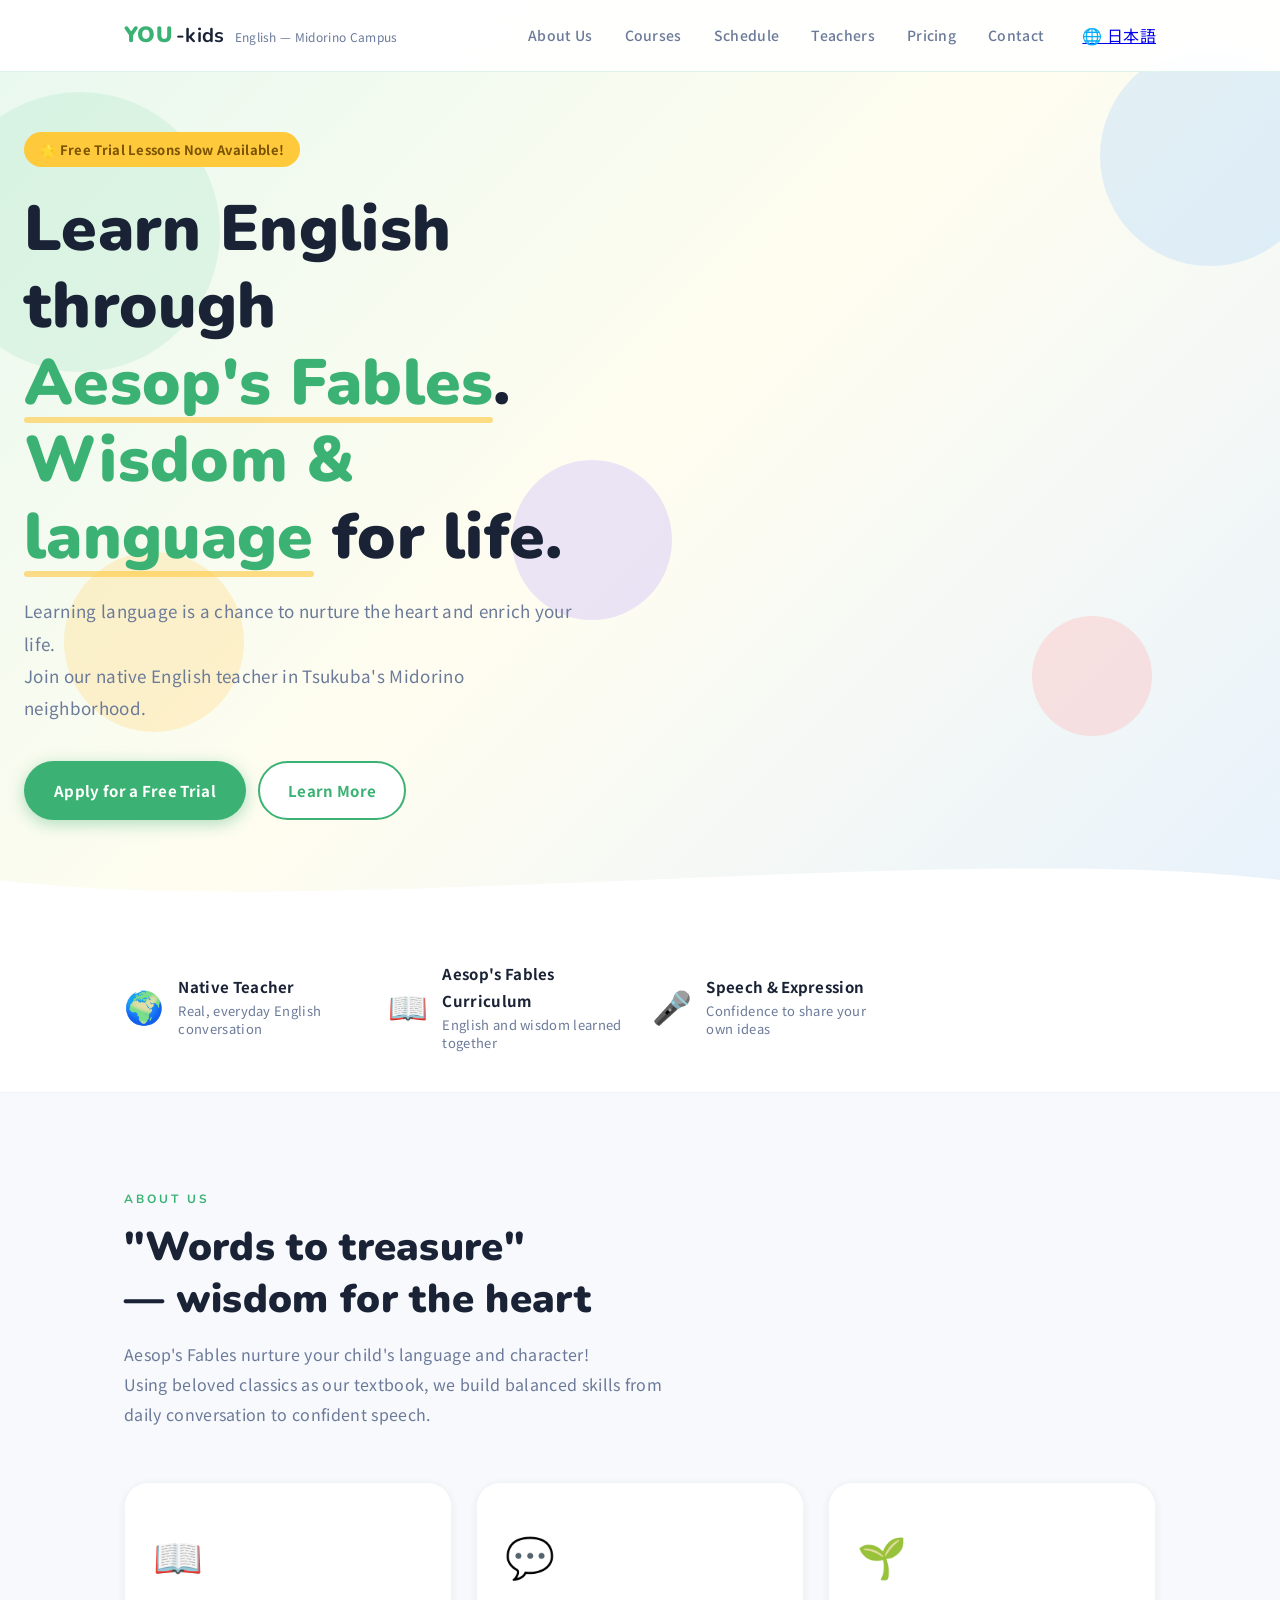
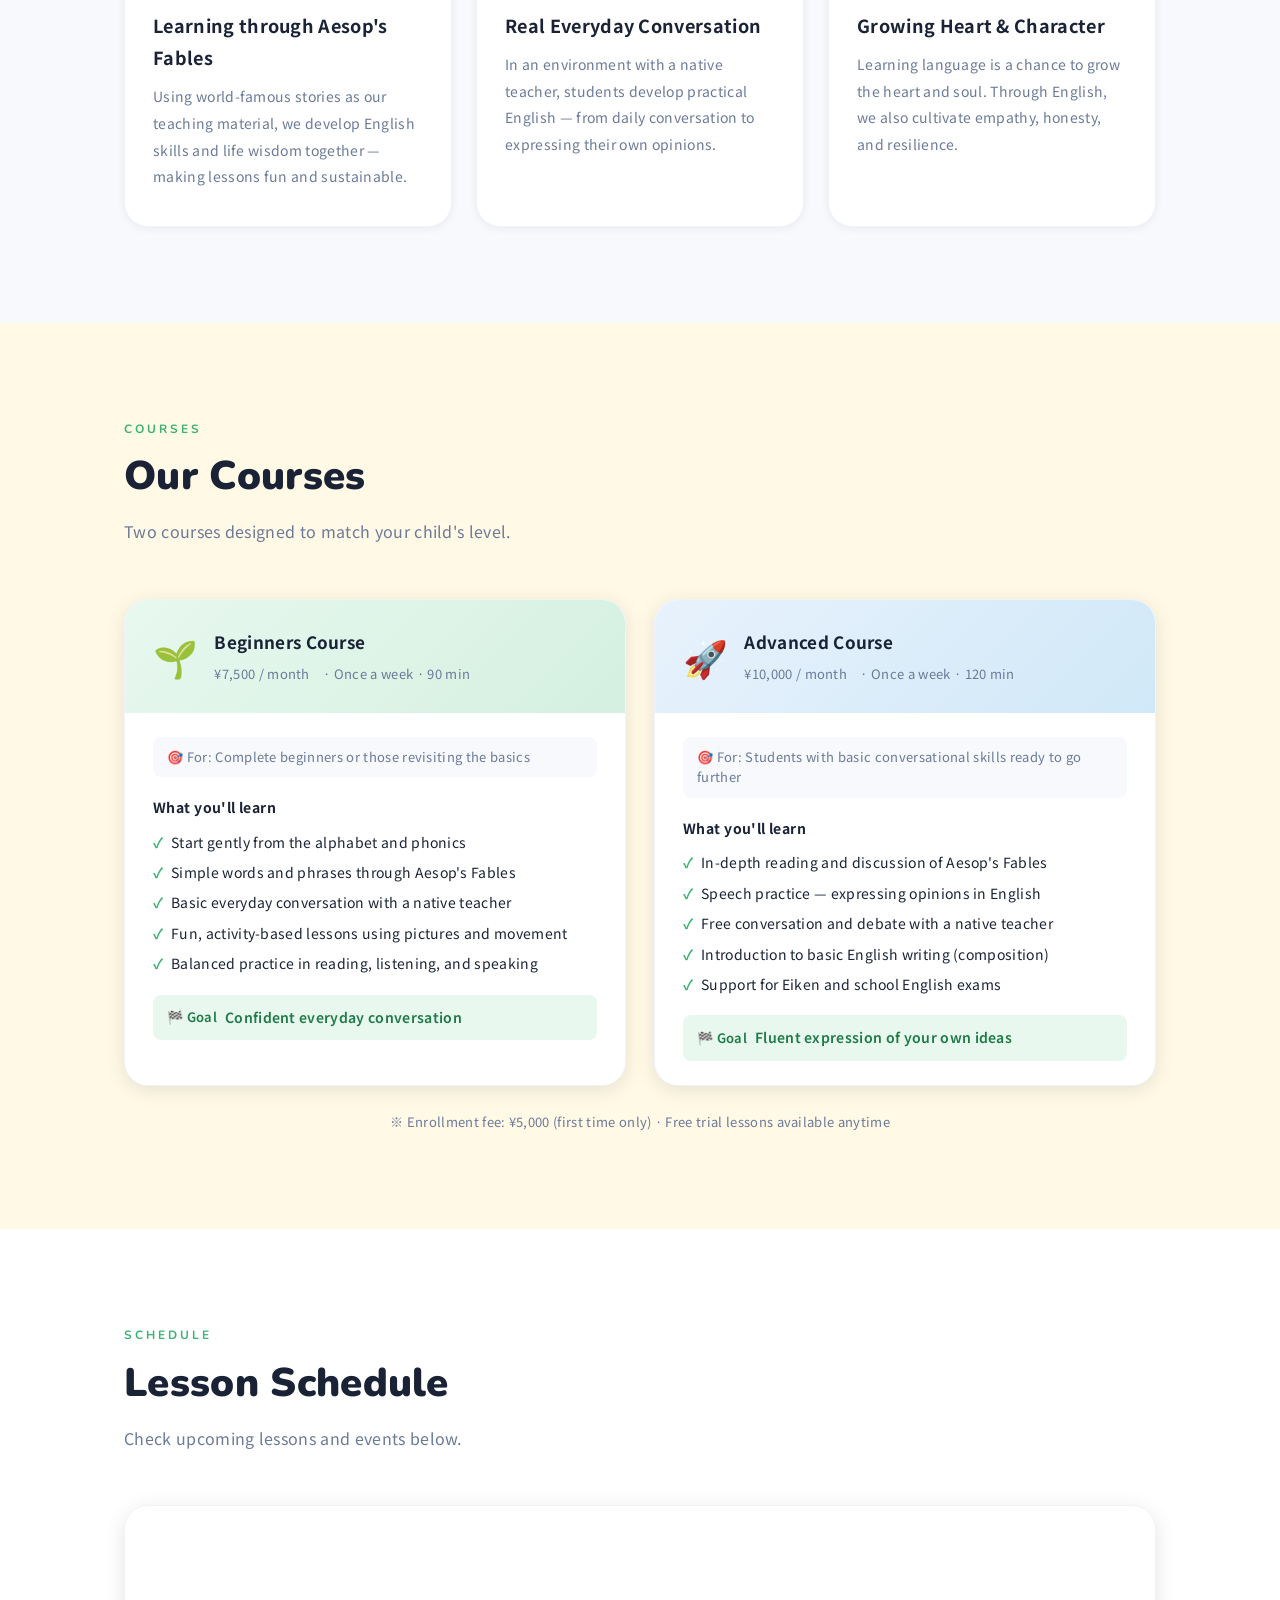
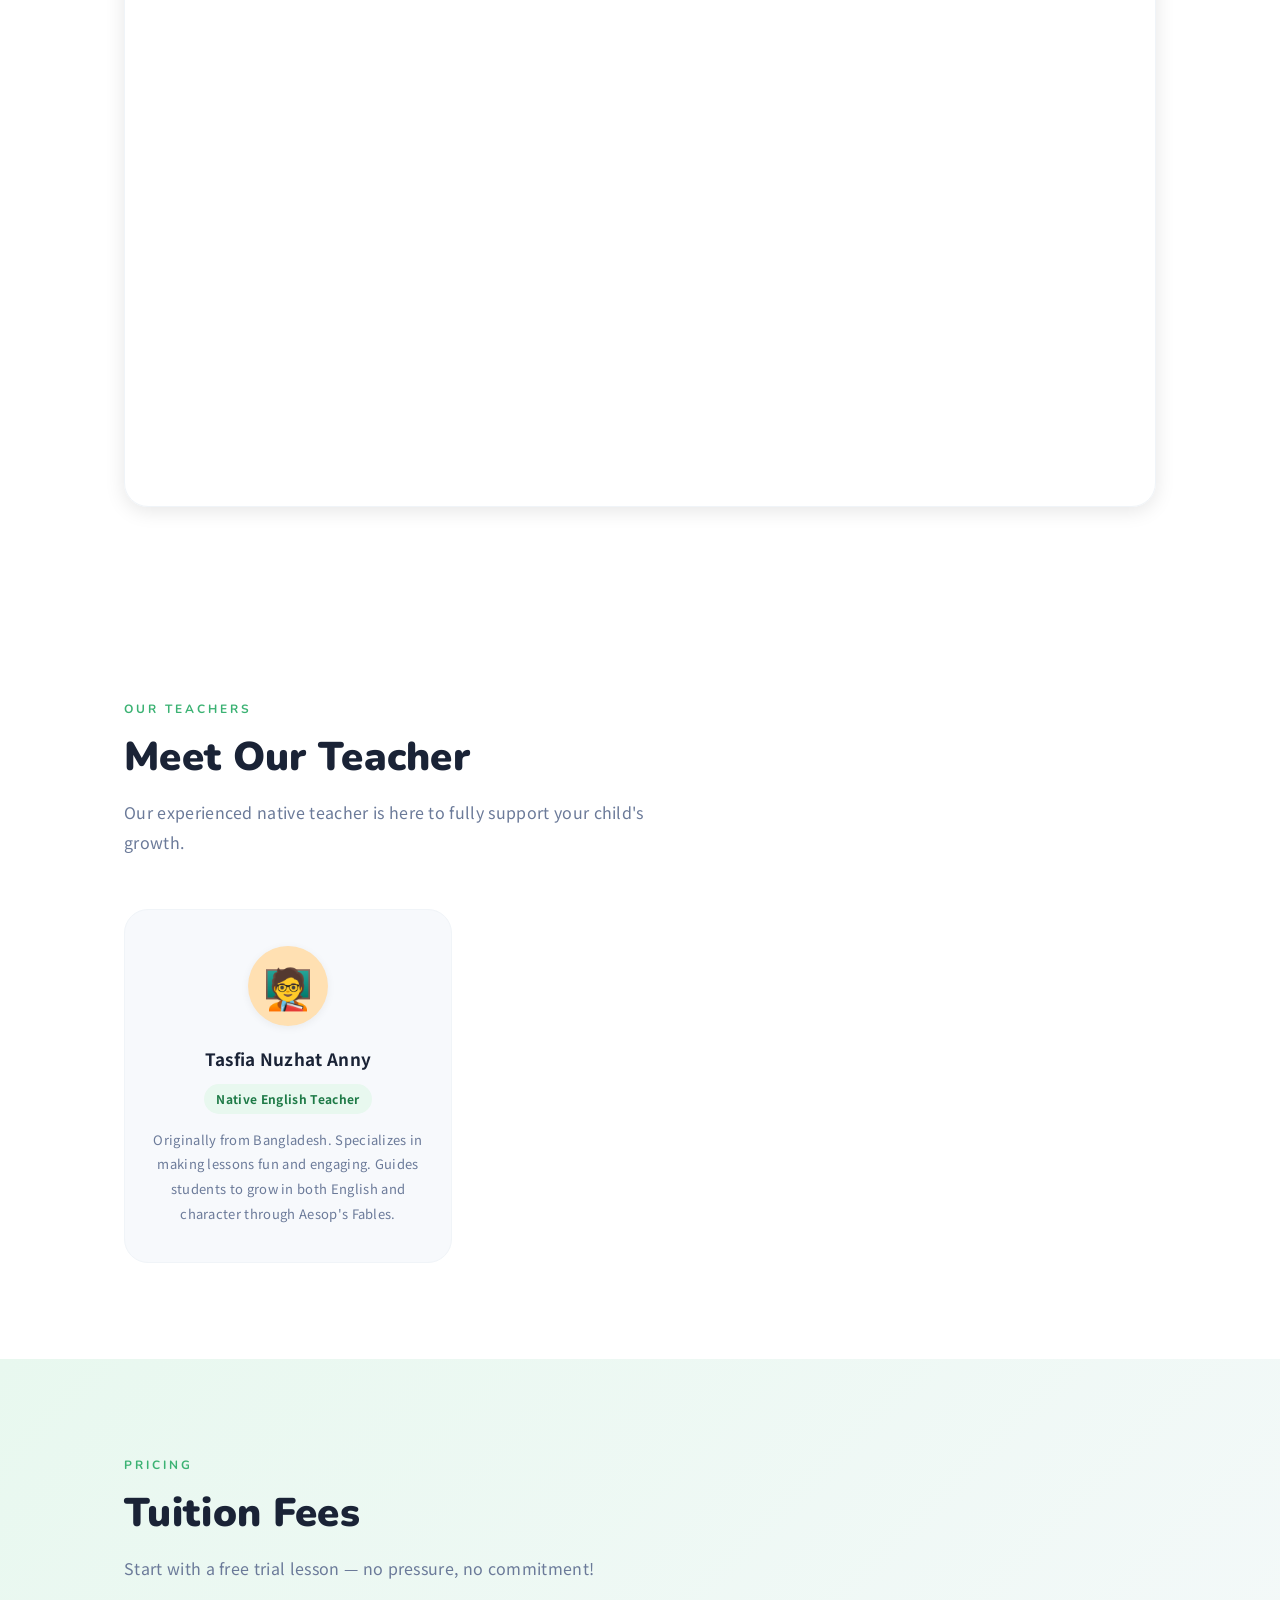
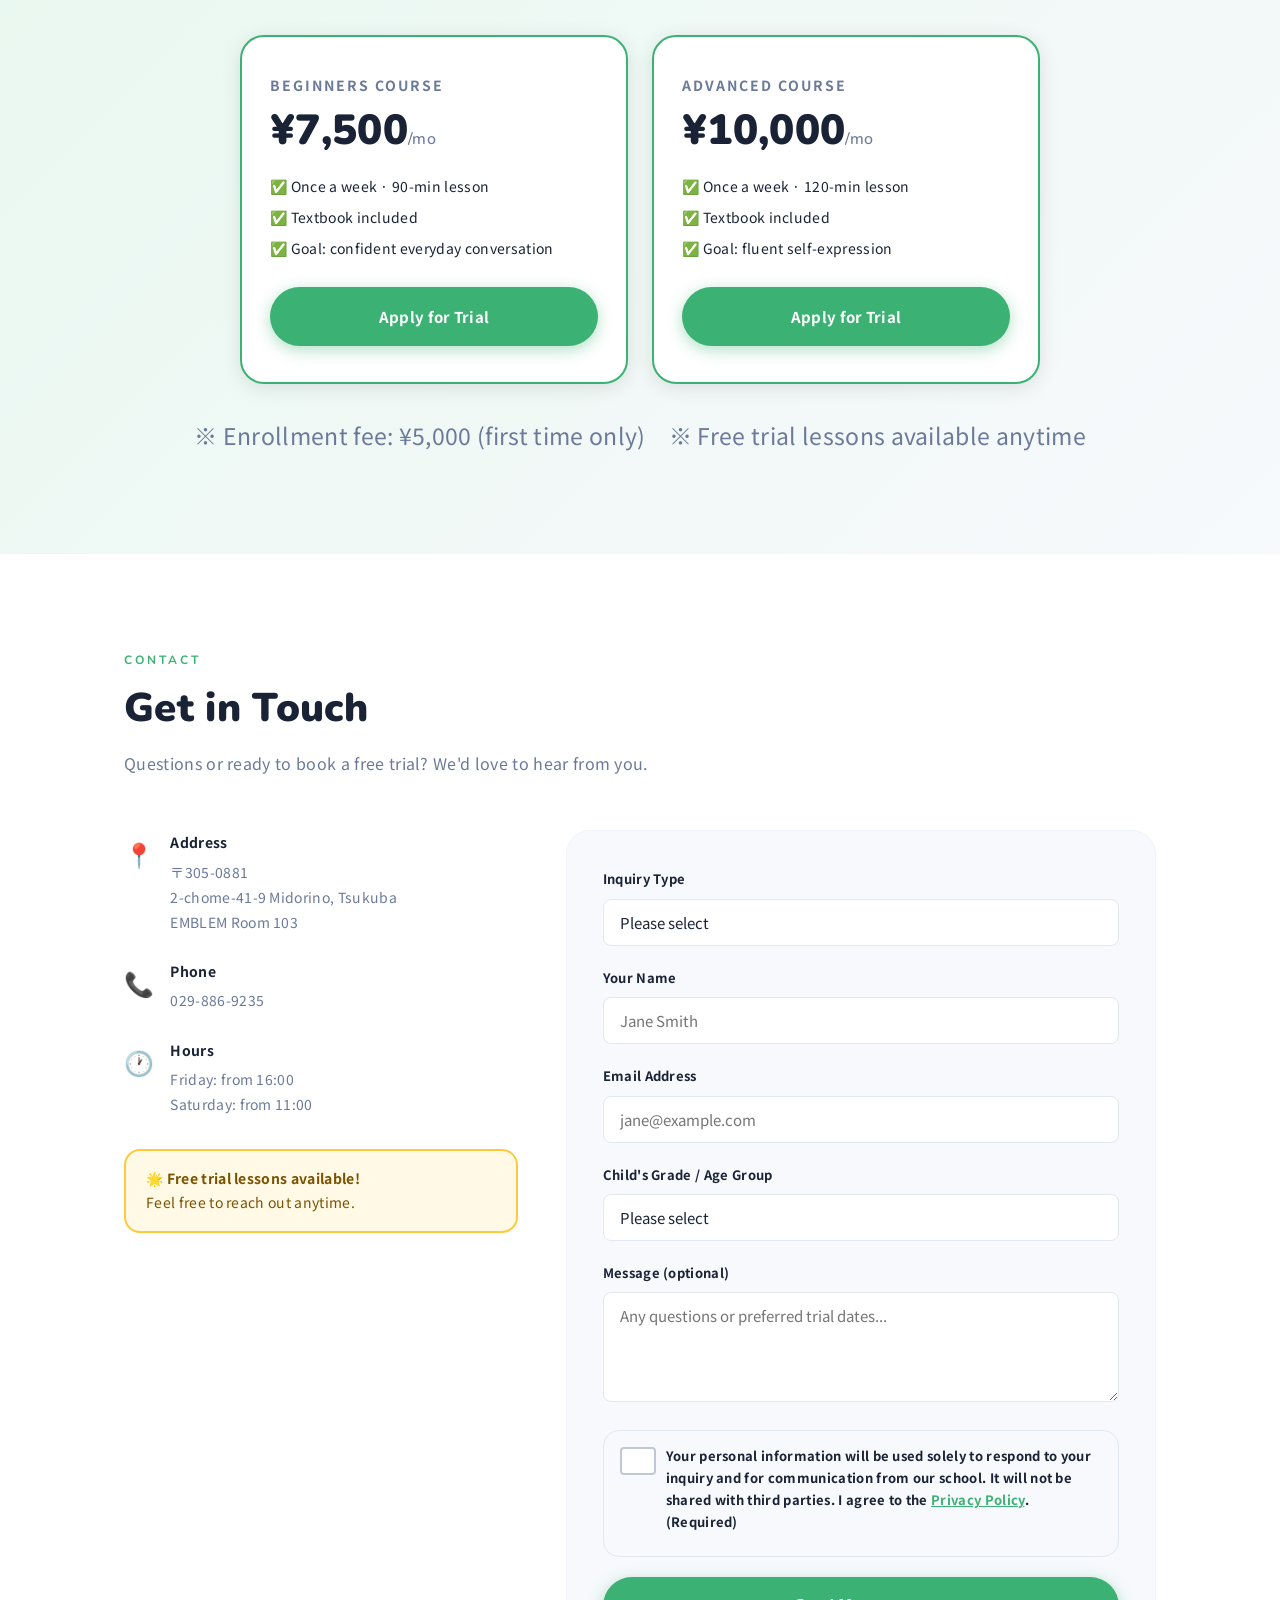
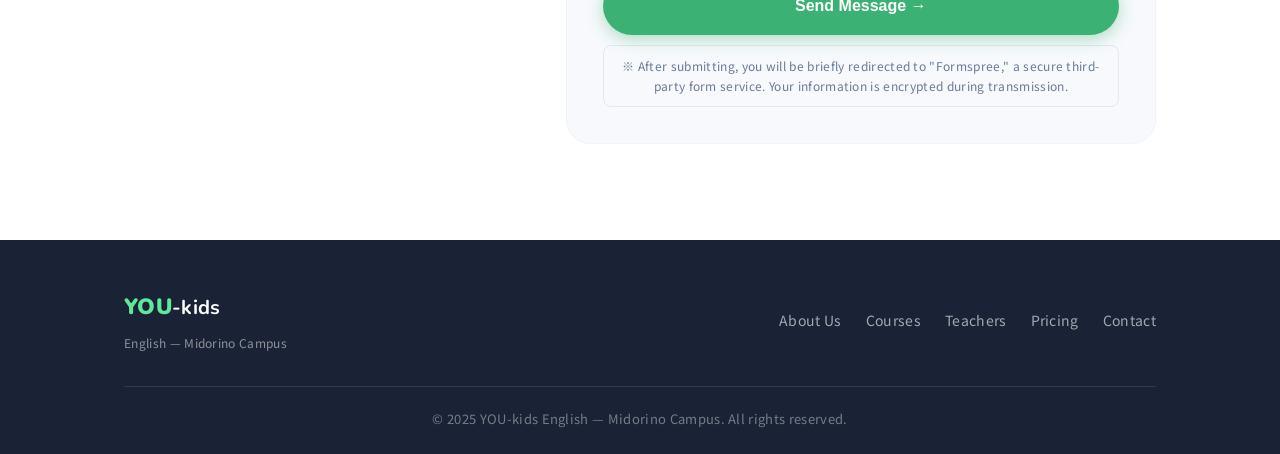
==== english.html @ deef5ab4 "english ver" ====
<!DOCTYPE html>
<html lang="en">
<head>
  <meta charset="UTF-8">
  <meta name="viewport" content="width=device-width, initial-scale=1.0">
  <title>YOU-kids English School — Midorino Campus</title>
  <link href="https://fonts.googleapis.com/css2?family=Nunito:wght@400;600;700;900&family=Noto+Sans+JP:wght@400;500;700&display=swap" rel="stylesheet">
  <link rel="stylesheet" href="styles.css">
  <script src="./script.js" defer></script>
</head>
<body>

  <!-- Header -->
  <header class="header" id="header">
    <div class="header-inner">
      <div class="logo">
        <span class="logo-you">YOU</span><span class="logo-kids">-kids</span>
        <span class="logo-sub">English — Midorino Campus</span>
      </div>
      <button class="nav-toggle" id="navToggle" aria-label="Menu">
        <span></span><span></span><span></span>
      </button>
      <nav class="nav" id="nav">
        <ul class="menu-group">
          <li class="menu-item"><a href="#about">About Us</a></li>
          <li class="menu-item"><a href="#stories">Courses</a></li>
          <li class="menu-item"><a href="#calendar">Schedule</a></li>
          <li class="menu-item"><a href="#teachers">Teachers</a></li>
          <li class="menu-item"><a href="#pricing">Pricing</a></li>
          <li class="menu-item"><a href="#contact">Contact</a></li>
        </ul>
      </nav>
      <a href="index.html" class="lang-switch">🌐 日本語</a>
    </div>
  </header>

  <!-- Hero -->
  <section class="hero">
    <div class="hero-bg">
      <div class="bubble b1"></div>
      <div class="bubble b2"></div>
      <div class="bubble b3"></div>
      <div class="bubble b4"></div>
      <div class="bubble b5"></div>
    </div>
    <div class="hero-content">
      <div class="hero-badge">🌟 Free Trial Lessons Now Available!</div>
      <h1 class="hero-title">
        Learn English through<br><em>Aesop's Fables</em>.<br><em>Wisdom &amp; language</em> for life.
      </h1>
      <p class="hero-desc">
        Learning language is a chance to nurture the heart and enrich your life.<br>
        Join our native English teacher in Tsukuba's Midorino neighborhood.
      </p>
      <div class="hero-cta">
        <a href="#contact" class="btn btn-primary">Apply for a Free Trial</a>
        <a href="#about" class="btn btn-outline">Learn More</a>
      </div>
    </div>

    <div class="hero-wave">
      <svg viewBox="0 0 1440 80" preserveAspectRatio="none" xmlns="http://www.w3.org/2000/svg">
        <path d="M0,40 C360,80 1080,0 1440,40 L1440,80 L0,80 Z" fill="#ffffff"/>
      </svg>
    </div>
  </section>

  <!-- Features Bar -->
  <section class="features-bar">
    <div class="container">
      <div class="features-grid">
        <div class="feature-item">
          <span class="feature-icon">🌍</span>
          <div>
            <strong>Native Teacher</strong>
            <p>Real, everyday English conversation</p>
          </div>
        </div>
        <div class="feature-item">
          <span class="feature-icon">📖</span>
          <div>
            <strong>Aesop's Fables Curriculum</strong>
            <p>English and wisdom learned together</p>
          </div>
        </div>
        <div class="feature-item">
          <span class="feature-icon">🎤</span>
          <div>
            <strong>Speech &amp; Expression</strong>
            <p>Confidence to share your own ideas</p>
          </div>
        </div>
      </div>
    </div>
  </section>

  <main>

    <!-- About -->
    <section id="about" class="section section-about">
      <div class="container">
        <div class="section-label">About Us</div>
        <h2 class="section-title">"Words to treasure"<br>— wisdom for the heart</h2>
        <p class="section-subtitle">
          Aesop's Fables nurture your child's language and character!<br>
          Using beloved classics as our textbook, we build balanced skills from daily conversation to confident speech.
        </p>
        <div class="about-cards">
          <div class="about-card">
            <div class="about-card-icon">📖</div>
            <h3>Learning through Aesop's Fables</h3>
            <p>Using world-famous stories as our teaching material, we develop English skills and life wisdom together — making lessons fun and sustainable.</p>
          </div>
          <div class="about-card">
            <div class="about-card-icon">💬</div>
            <h3>Real Everyday Conversation</h3>
            <p>In an environment with a native teacher, students develop practical English — from daily conversation to expressing their own opinions.</p>
          </div>
          <div class="about-card">
            <div class="about-card-icon">🌱</div>
            <h3>Growing Heart &amp; Character</h3>
            <p>Learning language is a chance to grow the heart and soul. Through English, we also cultivate empathy, honesty, and resilience.</p>
          </div>
        </div>
      </div>
    </section>

    <!-- Courses -->
    <section id="stories" class="section section-stories">
      <div class="container">
        <div class="section-label">Courses</div>
        <h2 class="section-title">Our Courses</h2>
        <p class="section-subtitle">Two courses designed to match your child's level.</p>
        <div class="courses-grid">

          <div class="course-card">
            <div class="course-header course-header-beginner">
              <div class="course-icon">🌱</div>
              <div>
                <div class="course-tag">Beginners Course</div>
                <div class="course-price-small">¥7,500 / month　· Once a week · 90 min</div>
              </div>
            </div>
            <div class="course-body">
              <p class="course-target">🎯 For: Complete beginners or those revisiting the basics</p>
              <h4>What you'll learn</h4>
              <ul class="course-list">
                <li>Start gently from the alphabet and phonics</li>
                <li>Simple words and phrases through Aesop's Fables</li>
                <li>Basic everyday conversation with a native teacher</li>
                <li>Fun, activity-based lessons using pictures and movement</li>
                <li>Balanced practice in reading, listening, and speaking</li>
              </ul>
              <div class="course-goal">
                <span>🏁 Goal</span>Confident everyday conversation
              </div>
            </div>
          </div>

          <div class="course-card">
            <div class="course-header course-header-advance">
              <div class="course-icon">🚀</div>
              <div>
                <div class="course-tag">Advanced Course</div>
                <div class="course-price-small">¥10,000 / month　· Once a week · 120 min</div>
              </div>
            </div>
            <div class="course-body">
              <p class="course-target">🎯 For: Students with basic conversational skills ready to go further</p>
              <h4>What you'll learn</h4>
              <ul class="course-list">
                <li>In-depth reading and discussion of Aesop's Fables</li>
                <li>Speech practice — expressing opinions in English</li>
                <li>Free conversation and debate with a native teacher</li>
                <li>Introduction to basic English writing (composition)</li>
                <li>Support for Eiken and school English exams</li>
              </ul>
              <div class="course-goal">
                <span>🏁 Goal</span>Fluent expression of your own ideas
              </div>
            </div>
          </div>

        </div>
        <p class="courses-note">※ Enrollment fee: ¥5,000 (first time only) · Free trial lessons available anytime</p>
      </div>
    </section>

    <!-- Calendar -->
    <section id="calendar" class="section section-calendar">
      <div class="container">
        <div class="section-label">Schedule</div>
        <h2 class="section-title">Lesson Schedule</h2>
        <p class="section-subtitle">Check upcoming lessons and events below.</p>
        <div class="calendar-wrapper">
          <iframe
            src="https://calendar.google.com/calendar/embed?src=you.kids.english%40gmail.com&ctz=Asia%2FTokyo&hl=en&showTitle=0&showNav=1&showDate=1&showPrint=0&showTabs=1&showCalendars=0&mode=MONTH"
            style="border: 0"
            width="100%"
            height="600"
            frameborder="0"
            scrolling="no"
            title="Lesson Schedule"
          ></iframe>
        </div>
      </div>
    </section>

    <!-- Teachers -->
    <section id="teachers" class="section section-teachers">
      <div class="container">
        <div class="section-label">Our Teachers</div>
        <h2 class="section-title">Meet Our Teacher</h2>
        <p class="section-subtitle">Our experienced native teacher is here to fully support your child's growth.</p>
        <div class="teachers-grid">
          <div class="teacher-card">
            <div class="teacher-avatar" style="background: #ffe0b2;">🧑‍🏫</div>
            <h3>Tasfia Nuzhat Anny</h3>
            <div class="teacher-tag">Native English Teacher</div>
            <p>Originally from Bangladesh. Specializes in making lessons fun and engaging. Guides students to grow in both English and character through Aesop's Fables.</p>
          </div>
        </div>
      </div>
    </section>

    <!-- Pricing -->
    <section id="pricing" class="section section-pricing">
      <div class="container">
        <div class="section-label">Pricing</div>
        <h2 class="section-title">Tuition Fees</h2>
        <p class="section-subtitle">Start with a free trial lesson — no pressure, no commitment!</p>
        <div class="pricing-single">
          <div class="pricing-card">
            <div class="pricing-plan">Beginners Course</div>
            <div class="pricing-price">¥7,500<span>/mo</span></div>
            <ul class="pricing-list">
              <li>✅ Once a week · 90-min lesson</li>
              <li>✅ Textbook included</li>
              <li>✅ Goal: confident everyday conversation</li>
            </ul>
            <a href="#contact" class="btn btn-primary btn-full">Apply for Trial</a>
          </div>
          <div class="pricing-card">
            <div class="pricing-plan">Advanced Course</div>
            <div class="pricing-price">¥10,000<span>/mo</span></div>
            <ul class="pricing-list">
              <li>✅ Once a week · 120-min lesson</li>
              <li>✅ Textbook included</li>
              <li>✅ Goal: fluent self-expression</li>
            </ul>
            <a href="#contact" class="btn btn-primary btn-full">Apply for Trial</a>
          </div>
        </div>
        <p class="pricing-note">※ Enrollment fee: ¥5,000 (first time only)　※ Free trial lessons available anytime</p>
      </div>
    </section>

    <!-- Contact -->
    <section id="contact" class="section section-contact">
      <div class="container">
        <div class="section-label">Contact</div>
        <h2 class="section-title">Get in Touch</h2>
        <p class="section-subtitle">Questions or ready to book a free trial? We'd love to hear from you.</p>
        <div class="contact-wrapper">
          <div class="contact-info">
            <div class="contact-info-item">
              <span class="contact-icon">📍</span>
              <div>
                <strong>Address</strong>
                <p>〒305-0881<br>2-chome-41-9 Midorino, Tsukuba<br>EMBLEM Room 103</p>
              </div>
            </div>
            <div class="contact-info-item">
              <span class="contact-icon">📞</span>
              <div>
                <strong>Phone</strong>
                <p>029-886-9235</p>
              </div>
            </div>
            <div class="contact-info-item">
              <span class="contact-icon">🕐</span>
              <div>
                <strong>Hours</strong>
                <p>Friday: from 16:00<br>Saturday: from 11:00</p>
              </div>
            </div>
            <div class="contact-special">
              🌟 <strong>Free trial lessons available!</strong><br>Feel free to reach out anytime.
            </div>
          </div>
          <form class="contact-form" action="https://formspree.io/f/maqkqgan" method="POST">
            <div class="form-group">
              <label>Inquiry Type</label>
              <select name="Inquiry Type">
                <option value="">Please select</option>
                <option>Book a Free Trial</option>
                <option>About Lesson Content</option>
                <option>About Pricing</option>
                <option>Other</option>
              </select>
            </div>
            <div class="form-group">
              <label>Your Name</label>
              <input type="text" name="Name" placeholder="Jane Smith" required>
            </div>
            <div class="form-group">
              <label>Email Address</label>
              <input type="email" name="email" placeholder="jane@example.com" required>
            </div>
            <div class="form-group">
              <label>Child's Grade / Age Group</label>
              <select name="Grade">
                <option value="">Please select</option>
                <option>Kindergarten / Preschool</option>
                <option>Elementary (Grades 1–3)</option>
                <option>Elementary (Grades 4–6)</option>
                <option>Junior High School</option>
                <option>High School / Adult</option>
              </select>
            </div>
            <div class="form-group">
              <label>Message (optional)</label>
              <textarea name="Message" placeholder="Any questions or preferred trial dates..." rows="4"></textarea>
            </div>
            <div class="form-group form-group-privacy">
              <div class="privacy-check-row">
                <input type="checkbox" id="privacyCheck" name="Privacy Agreement" value="Agreed" required>
                <label for="privacyCheck" class="privacy-label">
                  Your personal information will be used solely to respond to your inquiry and for communication from our school. It will not be shared with third parties.
                  I agree to the <a href="#" class="privacy-link" id="privacyLink">Privacy Policy</a>. (Required)
                </label>
              </div>
            </div>
            <button type="submit" class="btn btn-primary btn-full btn-large">Send Message →</button>
            <p class="form-redirect-note">※ After submitting, you will be briefly redirected to "Formspree," a secure third-party form service. Your information is encrypted during transmission.</p>
          </form>
        </div>
      </div>
    </section>

  </main>

  <!-- Privacy Policy Modal -->
  <div class="modal-overlay" id="privacyModal">
    <div class="modal-box">
      <div class="modal-header">
        <h2 class="modal-title">Privacy Policy</h2>
        <button class="modal-close" id="modalClose" aria-label="Close">&times;</button>
      </div>
      <div class="modal-body">
        <div class="privacy-item">
          <h3>Information We Collect</h3>
          <p>Your name, email address, your child's grade, and the nature of your inquiry.</p>
        </div>
        <div class="privacy-item">
          <h3>Purpose of Use</h3>
          <p>Information is used solely to respond to inquiries, provide trial lesson details, and communicate about our school.</p>
        </div>
        <div class="privacy-item">
          <h3>Third-Party Sharing</h3>
          <p>We will not share your personal information with any third party without your consent, except as required by law.</p>
        </div>
        <div class="privacy-item">
          <h3>Data Management</h3>
          <p>We handle all personal information with care and take appropriate measures to prevent unauthorized access, loss, or leakage.</p>
        </div>
        <div class="privacy-item">
          <h3>Contact</h3>
          <p>To request access to, correction of, or deletion of your personal information, please contact us by phone (029-886-9235) or email.</p>
        </div>
      </div>
      <div class="modal-footer">
        <button class="btn btn-primary" id="modalCloseBtn">Close</button>
      </div>
    </div>
  </div>

  <!-- Footer -->
  <footer class="footer">
    <div class="container">
      <div class="footer-inner">
        <div class="footer-logo">
          <span class="logo-you">YOU</span><span class="logo-kids">-kids</span>
          <span class="footer-tagline">English — Midorino Campus</span>
        </div>
        <nav class="footer-nav">
          <a href="#about">About Us</a>
          <a href="#stories">Courses</a>
          <a href="#teachers">Teachers</a>
          <a href="#pricing">Pricing</a>
          <a href="#contact">Contact</a>
        </nav>
      </div>
      <div class="footer-bottom">
        <p>© 2025 YOU-kids English — Midorino Campus. All rights reserved.</p>
      </div>
    </div>
  </footer>

</body>
</html>
---- styles.css ----
/* ===========================
   BASE & VARIABLES
=========================== */
:root {
  --green: #3bb273;
  --green-light: #e8f8ef;
  --green-dark: #1e7a47;
  --yellow: #ffc93c;
  --yellow-light: #fff9e6;
  --coral: #ff6b6b;
  --blue: #4a90d9;
  --blue-light: #e8f2fc;
  --text: #1a2336;
  --text-muted: #6b7a99;
  --bg: #ffffff;
  --bg-soft: #f7f9fc;
  --radius-sm: 8px;
  --radius-md: 16px;
  --radius-lg: 24px;
  --shadow-sm: 0 2px 8px rgba(0,0,0,0.06);
  --shadow-md: 0 4px 20px rgba(0,0,0,0.10);
  --shadow-lg: 0 8px 40px rgba(0,0,0,0.13);
  --header-h: 72px;
}

*, *::before, *::after { box-sizing: border-box; margin: 0; padding: 0; }

html { scroll-behavior: smooth; font-size: 16px; }

body {
  font-family: 'Noto Sans JP', 'YuGothic', '游ゴシック体', sans-serif;
  color: var(--text);
  background: var(--bg);
  line-height: 1.8;
  letter-spacing: 0.02em;
}

img { max-width: 100%; display: block; }

.container {
  max-width: 1080px;
  margin: 0 auto;
  padding: 0 24px;
}

/* ===========================
   HEADER
=========================== */
.header {
  position: fixed;
  top: 0; left: 0; right: 0;
  height: var(--header-h);
  background: rgba(255,255,255,0.92);
  backdrop-filter: blur(12px);
  -webkit-backdrop-filter: blur(12px);
  border-bottom: 1px solid rgba(59,178,115,0.15);
  z-index: 100;
  transition: box-shadow 0.3s;
}
.header.scrolled { box-shadow: var(--shadow-md); }

.header-inner {
  max-width: 1080px;
  margin: 0 auto;
  padding: 0 24px;
  height: 100%;
  display: flex;
  align-items: center;
  gap: 24px;
}

.logo {
  display: flex;
  align-items: baseline;
  gap: 4px;
  margin-right: auto;
  text-decoration: none;
}
.logo-you {
  font-family: 'Nunito', sans-serif;
  font-weight: 900;
  font-size: 22px;
  color: var(--green);
}
.logo-kids {
  font-family: 'Nunito', sans-serif;
  font-weight: 700;
  font-size: 20px;
  color: var(--text);
}
.logo-sub {
  font-size: 12px;
  color: var(--text-muted);
  margin-left: 6px;
}

.nav-toggle {
  display: none;
  flex-direction: column;
  gap: 5px;
  background: none;
  border: none;
  cursor: pointer;
  padding: 6px;
}
.nav-toggle span {
  display: block;
  width: 24px;
  height: 2px;
  background: var(--text);
  border-radius: 2px;
  transition: 0.3s;
}

.menu-group {
  display: flex;
  list-style: none;
  gap: 4px;
}
.menu-item a {
  display: block;
  padding: 8px 14px;
  font-size: 14px;
  font-weight: 500;
  color: var(--text-muted);
  text-decoration: none;
  border-radius: var(--radius-sm);
  transition: color 0.2s, background 0.2s;
}
.menu-item a:hover {
  color: var(--green);
  background: var(--green-light);
}

/* ===========================
   HERO
=========================== */
.hero {
  position: relative;
  min-height: 100vh;
  background: linear-gradient(135deg, #e8f8ef 0%, #fffdf0 50%, #e8f2fc 100%);
  display: flex;
  align-items: center;
  padding: calc(var(--header-h) + 60px) 24px 100px;
  overflow: hidden;
}

.hero-bg {
  position: absolute;
  inset: 0;
  pointer-events: none;
}
.bubble {
  position: absolute;
  border-radius: 50%;
  opacity: 0.35;
  animation: float 6s ease-in-out infinite;
}
.b1 { width: 280px; height: 280px; background: #b5e8cc; top: 10%; left: -60px; animation-delay: 0s; }
.b2 { width: 180px; height: 180px; background: #ffd980; top: 60%; left: 5%; animation-delay: 1.5s; }
.b3 { width: 220px; height: 220px; background: #aed6f8; top: 5%; right: -40px; animation-delay: 0.8s; }
.b4 { width: 120px; height: 120px; background: #ffb5b5; bottom: 20%; right: 10%; animation-delay: 2s; }
.b5 { width: 160px; height: 160px; background: #c5b5f8; top: 50%; left: 40%; animation-delay: 3s; }

@keyframes float {
  0%, 100% { transform: translateY(0); }
  50% { transform: translateY(-20px); }
}

.hero-content {
  position: relative;
  z-index: 2;
  max-width: 560px;
}

.hero-badge {
  display: inline-block;
  background: var(--yellow);
  color: #7a5200;
  font-size: 13px;
  font-weight: 700;
  padding: 6px 16px;
  border-radius: 100px;
  margin-bottom: 24px;
  animation: slideDown 0.6s ease both;
}

.hero-title {
  font-family: 'Nunito', 'Noto Sans JP', sans-serif;
  font-size: clamp(40px, 6vw, 64px);
  font-weight: 900;
  color: var(--text);
  line-height: 1.2;
  margin-bottom: 20px;
  animation: slideDown 0.7s ease both;
}
.hero-title em {
  font-style: normal;
  color: var(--green);
  position: relative;
}
.hero-title em::after {
  content: '';
  position: absolute;
  bottom: 4px;
  left: 0;
  right: 0;
  height: 6px;
  background: var(--yellow);
  border-radius: 3px;
  opacity: 0.6;
  z-index: -1;
}

.hero-desc {
  font-size: 17px;
  color: var(--text-muted);
  margin-bottom: 36px;
  line-height: 1.9;
  animation: slideDown 0.8s ease both;
}

.hero-cta {
  display: flex;
  gap: 12px;
  flex-wrap: wrap;
  animation: slideDown 0.9s ease both;
}

.hero-illustration {
  position: absolute;
  right: 80px;
  top: 50%;
  transform: translateY(-50%);
  display: flex;
  flex-direction: column;
  align-items: center;
  gap: 20px;
  z-index: 2;
}

.illus-main {
  animation: float 5s ease-in-out infinite;
}
.illus-circle {
  width: 220px;
  height: 220px;
  border-radius: 50%;
  background: white;
  box-shadow: var(--shadow-lg);
  display: flex;
  flex-direction: column;
  align-items: center;
  justify-content: center;
  border: 4px solid var(--green-light);
}
.illus-alpha {
  font-family: 'Nunito', sans-serif;
  font-size: 32px;
  font-weight: 900;
  color: var(--green);
  letter-spacing: 4px;
}
.illus-jp {
  font-size: 20px;
  color: var(--text-muted);
  margin-top: 4px;
}

.illus-card {
  background: white;
  border-radius: var(--radius-md);
  padding: 12px 20px;
  box-shadow: var(--shadow-md);
  font-size: 14px;
  font-weight: 600;
  display: flex;
  align-items: center;
  gap: 8px;
  color: var(--text);
  animation: float 4s ease-in-out infinite;
}
.card-a { animation-delay: 0.5s; }
.card-b { animation-delay: 1.2s; }
.illus-icon { font-size: 20px; }

.hero-wave {
  position: absolute;
  bottom: 0;
  left: 0;
  right: 0;
}
.hero-wave svg {
  display: block;
  width: 100%;
  height: 80px;
}

@keyframes slideDown {
  from { opacity: 0; transform: translateY(-20px); }
  to { opacity: 1; transform: translateY(0); }
}

/* ===========================
   BUTTONS
=========================== */
.btn {
  display: inline-flex;
  align-items: center;
  justify-content: center;
  padding: 14px 28px;
  border-radius: 100px;
  font-size: 15px;
  font-weight: 700;
  text-decoration: none;
  transition: transform 0.2s, box-shadow 0.2s, background 0.2s;
  cursor: pointer;
  border: 2px solid transparent;
}
.btn:hover { transform: translateY(-2px); }
.btn:active { transform: translateY(0); }

.btn-primary {
  background: var(--green);
  color: white;
  box-shadow: 0 4px 16px rgba(59,178,115,0.4);
}
.btn-primary:hover {
  background: var(--green-dark);
  box-shadow: 0 6px 20px rgba(59,178,115,0.5);
}

.btn-outline {
  background: white;
  color: var(--green);
  border-color: var(--green);
}
.btn-outline:hover {
  background: var(--green-light);
}

.btn-full { width: 100%; }
.btn-large { padding: 18px 32px; font-size: 16px; }

/* ===========================
   FEATURES BAR
=========================== */
.features-bar {
  background: white;
  padding: 40px 0;
  border-bottom: 1px solid #f0f4f8;
}
.features-grid {
  display: grid;
  grid-template-columns: repeat(4, 1fr);
  gap: 24px;
}
.feature-item {
  display: flex;
  align-items: center;
  gap: 14px;
}
.feature-icon {
  font-size: 32px;
  flex-shrink: 0;
}
.feature-item strong {
  display: block;
  font-size: 15px;
  font-weight: 700;
  color: var(--text);
  margin-bottom: 2px;
}
.feature-item p {
  font-size: 13px;
  color: var(--text-muted);
  line-height: 1.4;
}

/* ===========================
   SECTION COMMONS
=========================== */
.section {
  padding: 96px 0;
}
.section-label {
  font-family: 'Nunito', sans-serif;
  font-size: 12px;
  font-weight: 700;
  letter-spacing: 3px;
  text-transform: uppercase;
  color: var(--green);
  margin-bottom: 10px;
}
.section-title {
  font-family: 'Nunito', 'Noto Sans JP', sans-serif;
  font-size: clamp(28px, 4vw, 40px);
  font-weight: 900;
  color: var(--text);
  margin-bottom: 14px;
  line-height: 1.3;
}
.section-subtitle {
  font-size: 16px;
  color: var(--text-muted);
  max-width: 540px;
  margin-bottom: 52px;
  line-height: 1.9;
}

/* ===========================
   ABOUT
=========================== */
.section-about { background: var(--bg-soft); }

.about-cards {
  display: grid;
  grid-template-columns: repeat(3, 1fr);
  gap: 24px;
}
.about-card {
  background: white;
  border-radius: var(--radius-lg);
  padding: 36px 28px;
  box-shadow: var(--shadow-sm);
  border: 1px solid #f0f4f8;
  transition: transform 0.3s, box-shadow 0.3s;
}
.about-card:hover {
  transform: translateY(-6px);
  box-shadow: var(--shadow-md);
}
.about-card-icon {
  font-size: 40px;
  margin-bottom: 18px;
}
.about-card h3 {
  font-size: 18px;
  font-weight: 700;
  margin-bottom: 10px;
  color: var(--text);
}
.about-card p {
  font-size: 14px;
  color: var(--text-muted);
  line-height: 1.9;
}

/* ===========================
   TEACHERS
=========================== */
.section-teachers { background: white; }

.teachers-grid {
  display: grid;
  grid-template-columns: repeat(3, 1fr);
  gap: 24px;
}
.teacher-card {
  background: var(--bg-soft);
  border-radius: var(--radius-lg);
  padding: 36px 24px;
  text-align: center;
  border: 1px solid #f0f4f8;
  transition: transform 0.3s, box-shadow 0.3s;
}
.teacher-card:hover {
  transform: translateY(-6px);
  box-shadow: var(--shadow-md);
}
.teacher-avatar {
  width: 80px;
  height: 80px;
  border-radius: 50%;
  font-size: 40px;
  display: flex;
  align-items: center;
  justify-content: center;
  margin: 0 auto 18px;
  box-shadow: var(--shadow-sm);
}
.teacher-card h3 {
  font-size: 17px;
  font-weight: 700;
  color: var(--text);
  margin-bottom: 8px;
}
.teacher-tag {
  display: inline-block;
  background: var(--green-light);
  color: var(--green-dark);
  font-size: 12px;
  font-weight: 700;
  padding: 4px 12px;
  border-radius: 100px;
  margin-bottom: 14px;
}
.teacher-card p {
  font-size: 13px;
  color: var(--text-muted);
  line-height: 1.9;
}

/* ===========================
   PRICING
=========================== */
.section-pricing {
  background: linear-gradient(135deg, #e8f8ef 0%, #f7f9fc 100%);
}

.pricing-grid {
  display: grid;
  grid-template-columns: repeat(3, 1fr);
  gap: 24px;
  align-items: start;
}
.pricing-single {
  display: grid;
  grid-template-columns: repeat(2, 1fr);
  gap: 24px;
  max-width: 800px;
  margin: 0 auto;
}

@media (max-width: 640px) {
  .pricing-single {
    grid-template-columns: 1fr;
  }
}
.pricing-card {
  background: white;
  border-radius: var(--radius-lg);
  padding: 36px 28px;
  box-shadow: var(--shadow-md);
  border: 2px solid var(--green);
  position: relative;
  transition: transform 0.3s;
}
.pricing-card:hover { transform: translateY(-4px); }

.pricing-card-lite,
.pricing-card-pro {
  border-color: #e8eef5;
  box-shadow: var(--shadow-sm);
}

.pricing-badge {
  position: absolute;
  top: -14px;
  left: 50%;
  transform: translateX(-50%);
  background: var(--yellow);
  color: #7a5200;
  font-size: 12px;
  font-weight: 700;
  padding: 4px 16px;
  border-radius: 100px;
  white-space: nowrap;
}
.pricing-plan {
  font-size: 14px;
  font-weight: 700;
  color: var(--text-muted);
  margin-bottom: 12px;
  text-transform: uppercase;
  letter-spacing: 2px;
}
.pricing-price {
  font-family: 'Nunito', sans-serif;
  font-size: 42px;
  font-weight: 900;
  color: var(--text);
  margin-bottom: 24px;
  line-height: 1;
}
.pricing-price span {
  font-size: 16px;
  font-weight: 500;
  color: var(--text-muted);
}
.pricing-list {
  list-style: none;
  margin-bottom: 28px;
  display: flex;
  flex-direction: column;
  gap: 10px;
}
.pricing-list li {
  font-size: 14px;
  color: var(--text);
  line-height: 1.5;
}
.pricing-note {
  margin-top: 28px;
  font-size: 23px;
  color: var(--text-muted);
  text-align: center;
  line-height: 2;
}

/* ===========================
   CALENDAR
=========================== */
.section-calendar { background: white; }

.calendar-wrapper {
  border-radius: var(--radius-lg);
  overflow: hidden;
  box-shadow: var(--shadow-md);
  border: 1px solid #f0f4f8;
}

.calendar-wrapper iframe {
  display: block;
  width: 100%;
  border-radius: var(--radius-lg) var(--radius-lg) 0 0;
}

.calendar-note {
  background: var(--green-light);
  padding: 14px 20px;
  font-size: 13px;
  color: var(--green-dark);
  line-height: 1.8;
  border-radius: 0 0 var(--radius-lg) var(--radius-lg);
}

/* ===========================
   COURSES
=========================== */
.section-stories { background: var(--yellow-light); }

.courses-grid {
  display: grid;
  grid-template-columns: repeat(2, 1fr);
  gap: 28px;
}
.course-card {
  background: white;
  border-radius: var(--radius-lg);
  overflow: hidden;
  box-shadow: var(--shadow-md);
  border: 1px solid #f0f4f8;
  transition: transform 0.3s, box-shadow 0.3s;
}
.course-card:hover {
  transform: translateY(-4px);
  box-shadow: var(--shadow-lg);
}
.course-header {
  padding: 24px 28px;
  display: flex;
  align-items: center;
  gap: 16px;
}
.course-header-beginner {
  background: linear-gradient(135deg, #e8f8ef, #d4f0e0);
}
.course-header-advance {
  background: linear-gradient(135deg, #e8f2fc, #d0e8f8);
}
.course-icon {
  font-size: 36px;
  flex-shrink: 0;
}
.course-tag {
  font-size: 17px;
  font-weight: 700;
  color: var(--text);
  margin-bottom: 4px;
}
.course-price-small {
  font-size: 13px;
  color: var(--text-muted);
}
.course-body {
  padding: 24px 28px;
}
.course-target {
  font-size: 13px;
  color: var(--text-muted);
  background: var(--bg-soft);
  border-radius: var(--radius-sm);
  padding: 10px 14px;
  margin-bottom: 18px;
  line-height: 1.6;
}
.course-body h4 {
  font-size: 14px;
  font-weight: 700;
  color: var(--text);
  margin-bottom: 10px;
  letter-spacing: 0.03em;
}
.course-list {
  list-style: none;
  display: flex;
  flex-direction: column;
  gap: 8px;
  margin-bottom: 20px;
}
.course-list li {
  font-size: 14px;
  color: var(--text);
  line-height: 1.6;
  padding-left: 18px;
  position: relative;
}
.course-list li::before {
  content: '✓';
  position: absolute;
  left: 0;
  color: var(--green);
  font-weight: 700;
}
.course-goal {
  background: var(--green-light);
  border-radius: var(--radius-sm);
  padding: 10px 14px;
  font-size: 14px;
  color: var(--green-dark);
  font-weight: 600;
  display: flex;
  align-items: center;
  gap: 8px;
}
.course-goal span {
  font-size: 13px;
}
.courses-note {
  margin-top: 24px;
  font-size: 13px;
  color: var(--text-muted);
  text-align: center;
}

@media (max-width: 900px) {
  .courses-grid { grid-template-columns: 1fr; }
}

/* ===========================
   CONTACT
=========================== */
.section-contact { background: white; }

.contact-wrapper {
  display: grid;
  grid-template-columns: 1fr 1.5fr;
  gap: 48px;
  align-items: start;
}
.contact-info-item {
  display: flex;
  gap: 16px;
  margin-bottom: 24px;
  align-items: flex-start;
}
.contact-icon { font-size: 24px; margin-top: 2px; flex-shrink: 0; }
.contact-info-item strong {
  display: block;
  font-size: 14px;
  font-weight: 700;
  color: var(--text);
  margin-bottom: 4px;
}
.contact-info-item p {
  font-size: 14px;
  color: var(--text-muted);
}
.contact-special {
  background: var(--yellow-light);
  border: 2px solid var(--yellow);
  border-radius: var(--radius-md);
  padding: 16px 20px;
  font-size: 14px;
  color: #7a5200;
  line-height: 1.7;
  margin-top: 32px;
}

.contact-form {
  background: var(--bg-soft);
  border-radius: var(--radius-lg);
  padding: 36px;
  border: 1px solid #f0f4f8;
}
.form-group {
  margin-bottom: 20px;
}
.form-group label {
  display: block;
  font-size: 13px;
  font-weight: 700;
  color: var(--text);
  margin-bottom: 8px;
}
.form-group input,
.form-group select,
.form-group textarea {
  width: 100%;
  padding: 12px 16px;
  border: 1.5px solid #e2e8f0;
  border-radius: var(--radius-sm);
  font-size: 15px;
  font-family: inherit;
  color: var(--text);
  background: white;
  transition: border-color 0.2s, box-shadow 0.2s;
  outline: none;
  appearance: none;
}
.form-group input:focus,
.form-group select:focus,
.form-group textarea:focus {
  border-color: var(--green);
  box-shadow: 0 0 0 3px rgba(59,178,115,0.15);
}
.form-group textarea { resize: vertical; min-height: 100px; }

.form-group-privacy {
  background: var(--bg-soft);
  border: 1.5px solid #e2e8f0;
  border-radius: var(--radius-md);
  padding: 14px 16px;
}
.privacy-check-row {
  display: flex;
  align-items: flex-start;
  gap: 10px;
}
.privacy-check-row input[type="checkbox"] {
  appearance: none;
  -webkit-appearance: none;
  width: 20px;
  height: 20px;
  flex-shrink: 0;
  margin-top: 2px;
  border: 2px solid #c0c8d8;
  border-radius: 4px;
  background: white;
  cursor: pointer;
  transition: border-color 0.2s, background 0.2s;
  position: relative;
}
.privacy-check-row input[type="checkbox"]:checked {
  background: var(--green);
  border-color: var(--green);
}
.privacy-check-row input[type="checkbox"]:checked::after {
  content: '';
  position: absolute;
  left: 4px;
  top: 1px;
  width: 8px;
  height: 12px;
  border: 2.5px solid white;
  border-top: none;
  border-left: none;
  transform: rotate(45deg);
}
.privacy-check-row input[type="checkbox"]:hover {
  border-color: var(--green);
}
.privacy-label {
  font-size: 13px;
  color: var(--text-muted);
  line-height: 1.7;
  cursor: pointer;
}
.privacy-link {
  color: var(--green);
  text-decoration: underline;
}
.privacy-link:hover { color: var(--green-dark); }

.form-redirect-note {
  margin-top: 10px;
  font-size: 12px;
  color: var(--text-muted);
  line-height: 1.7;
  text-align: center;
  padding: 10px 12px;
  background: var(--bg-soft);
  border-radius: var(--radius-sm);
  border: 1px solid #e2e8f0;
}

/* ===========================
   PRIVACY POLICY
=========================== */
.section-privacy { background: var(--bg-soft); }

.privacy-box {
  display: grid;
  grid-template-columns: repeat(2, 1fr);
  gap: 20px;
}
.privacy-item {
  background: white;
  border-radius: var(--radius-md);
  padding: 24px;
  border: 1px solid #f0f4f8;
}
.privacy-item h3 {
  font-size: 15px;
  font-weight: 700;
  color: var(--text);
  margin-bottom: 8px;
}
.privacy-item p {
  font-size: 14px;
  color: var(--text-muted);
  line-height: 1.8;
}

@media (max-width: 640px) {
  .privacy-box { grid-template-columns: 1fr; }
}

/* ===========================
   PRIVACY MODAL
=========================== */
.modal-overlay {
  display: none;
  position: fixed;
  inset: 0;
  background: rgba(0, 0, 0, 0.5);
  z-index: 200;
  align-items: center;
  justify-content: center;
  padding: 24px;
}
.modal-overlay.open {
  display: flex;
}
.modal-box {
  background: white;
  border-radius: var(--radius-lg);
  max-width: 560px;
  width: 100%;
  max-height: 80vh;
  display: flex;
  flex-direction: column;
  box-shadow: var(--shadow-lg);
}
.modal-header {
  display: flex;
  align-items: center;
  justify-content: space-between;
  padding: 24px 28px 16px;
  border-bottom: 1px solid #f0f4f8;
}
.modal-title {
  font-size: 18px;
  font-weight: 700;
  color: var(--text);
  margin: 0;
}
.modal-close {
  background: none;
  border: none;
  font-size: 24px;
  color: var(--text-muted);
  cursor: pointer;
  line-height: 1;
  padding: 0 4px;
  transition: color 0.2s;
}
.modal-close:hover { color: var(--text); }
.modal-body {
  padding: 20px 28px;
  overflow-y: auto;
  display: flex;
  flex-direction: column;
  gap: 16px;
}
.modal-body .privacy-item {
  background: var(--bg-soft);
  border-radius: var(--radius-md);
  padding: 16px 20px;
  border: 1px solid #f0f4f8;
}
.modal-body .privacy-item h3 {
  font-size: 14px;
  font-weight: 700;
  color: var(--green-dark);
  margin-bottom: 6px;
}
.modal-body .privacy-item p {
  font-size: 13px;
  color: var(--text-muted);
  line-height: 1.8;
}
.modal-footer {
  padding: 16px 28px 24px;
  border-top: 1px solid #f0f4f8;
  text-align: center;
}

/* ===========================
   FOOTER
=========================== */
.footer {
  background: #1a2336;
  color: white;
  padding: 48px 0 24px;
}
.footer-inner {
  display: flex;
  align-items: center;
  justify-content: space-between;
  margin-bottom: 32px;
  flex-wrap: wrap;
  gap: 20px;
}
.footer .logo-you { color: #5de89a; }
.footer .logo-kids { color: white; }
.footer-tagline {
  display: block;
  font-size: 12px;
  color: rgba(255,255,255,0.5);
  margin-top: 4px;
}
.footer-nav {
  display: flex;
  gap: 24px;
  flex-wrap: wrap;
}
.footer-nav a {
  font-size: 14px;
  color: rgba(255,255,255,0.6);
  text-decoration: none;
  transition: color 0.2s;
}
.footer-nav a:hover { color: #5de89a; }
.footer-bottom {
  border-top: 1px solid rgba(255,255,255,0.1);
  padding-top: 20px;
  text-align: center;
}
.footer-bottom p {
  font-size: 13px;
  color: rgba(255,255,255,0.4);
}

/* ===========================
   RESPONSIVE
=========================== */
@media (max-width: 900px) {
  .hero { flex-direction: column; text-align: center; min-height: auto; padding-bottom: 80px; }
  .hero-illustration { position: relative; right: auto; top: auto; transform: none; margin-top: 40px; }
  .hero-cta { justify-content: center; }
  .features-grid { grid-template-columns: repeat(2, 1fr); }
  .about-cards,
  .teachers-grid,
  .pricing-grid { grid-template-columns: 1fr; }
  .contact-wrapper { grid-template-columns: 1fr; }
}

@media (max-width: 640px) {
  .nav-toggle { display: flex; }
  .nav {
    display: none;
    position: absolute;
    top: var(--header-h);
    left: 0; right: 0;
    background: white;
    border-bottom: 1px solid #f0f4f8;
    padding: 12px 24px 20px;
    box-shadow: var(--shadow-md);
  }
  .nav.open { display: block; }
  .menu-group { flex-direction: column; gap: 0; }
  .menu-item a { padding: 12px 0; font-size: 16px; }
  .features-grid { grid-template-columns: 1fr; gap: 16px; }
  .illus-circle { width: 160px; height: 160px; }
  .illus-alpha { font-size: 24px; }
  .contact-form { padding: 24px; }
}
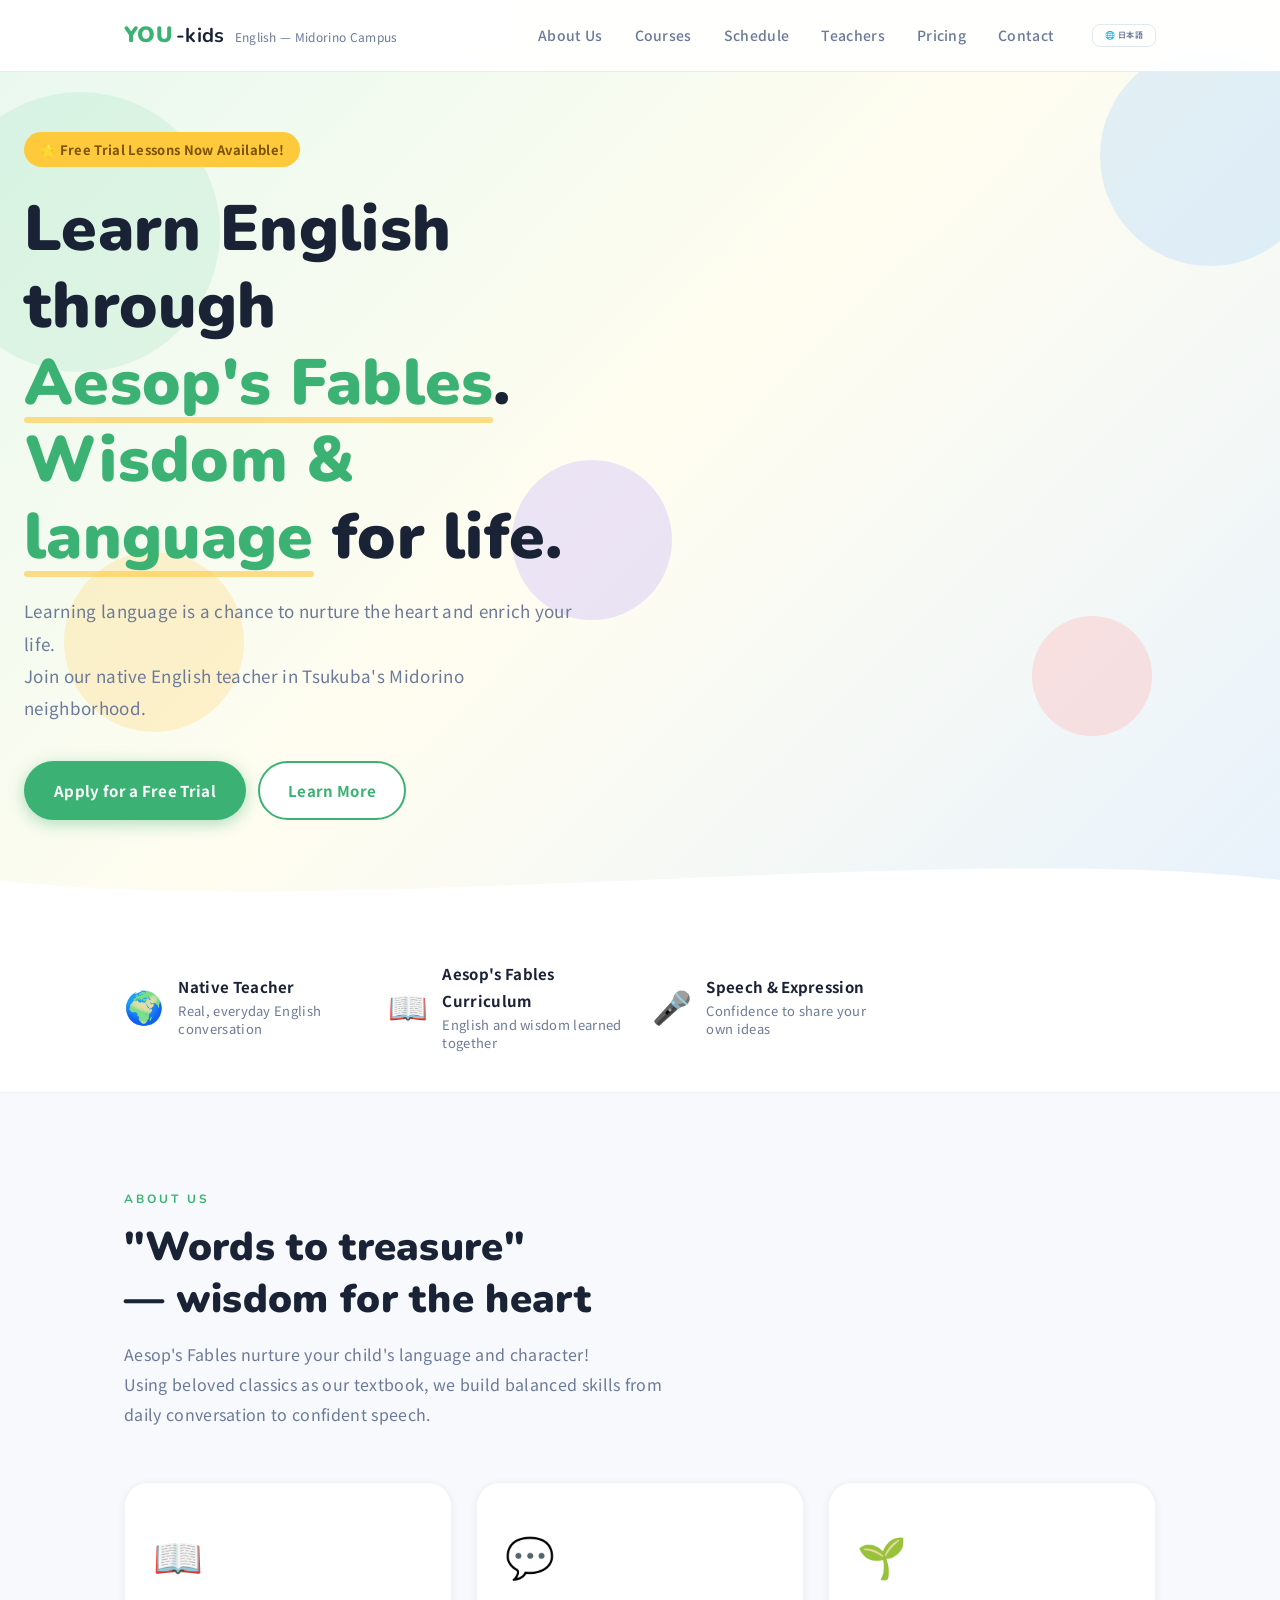
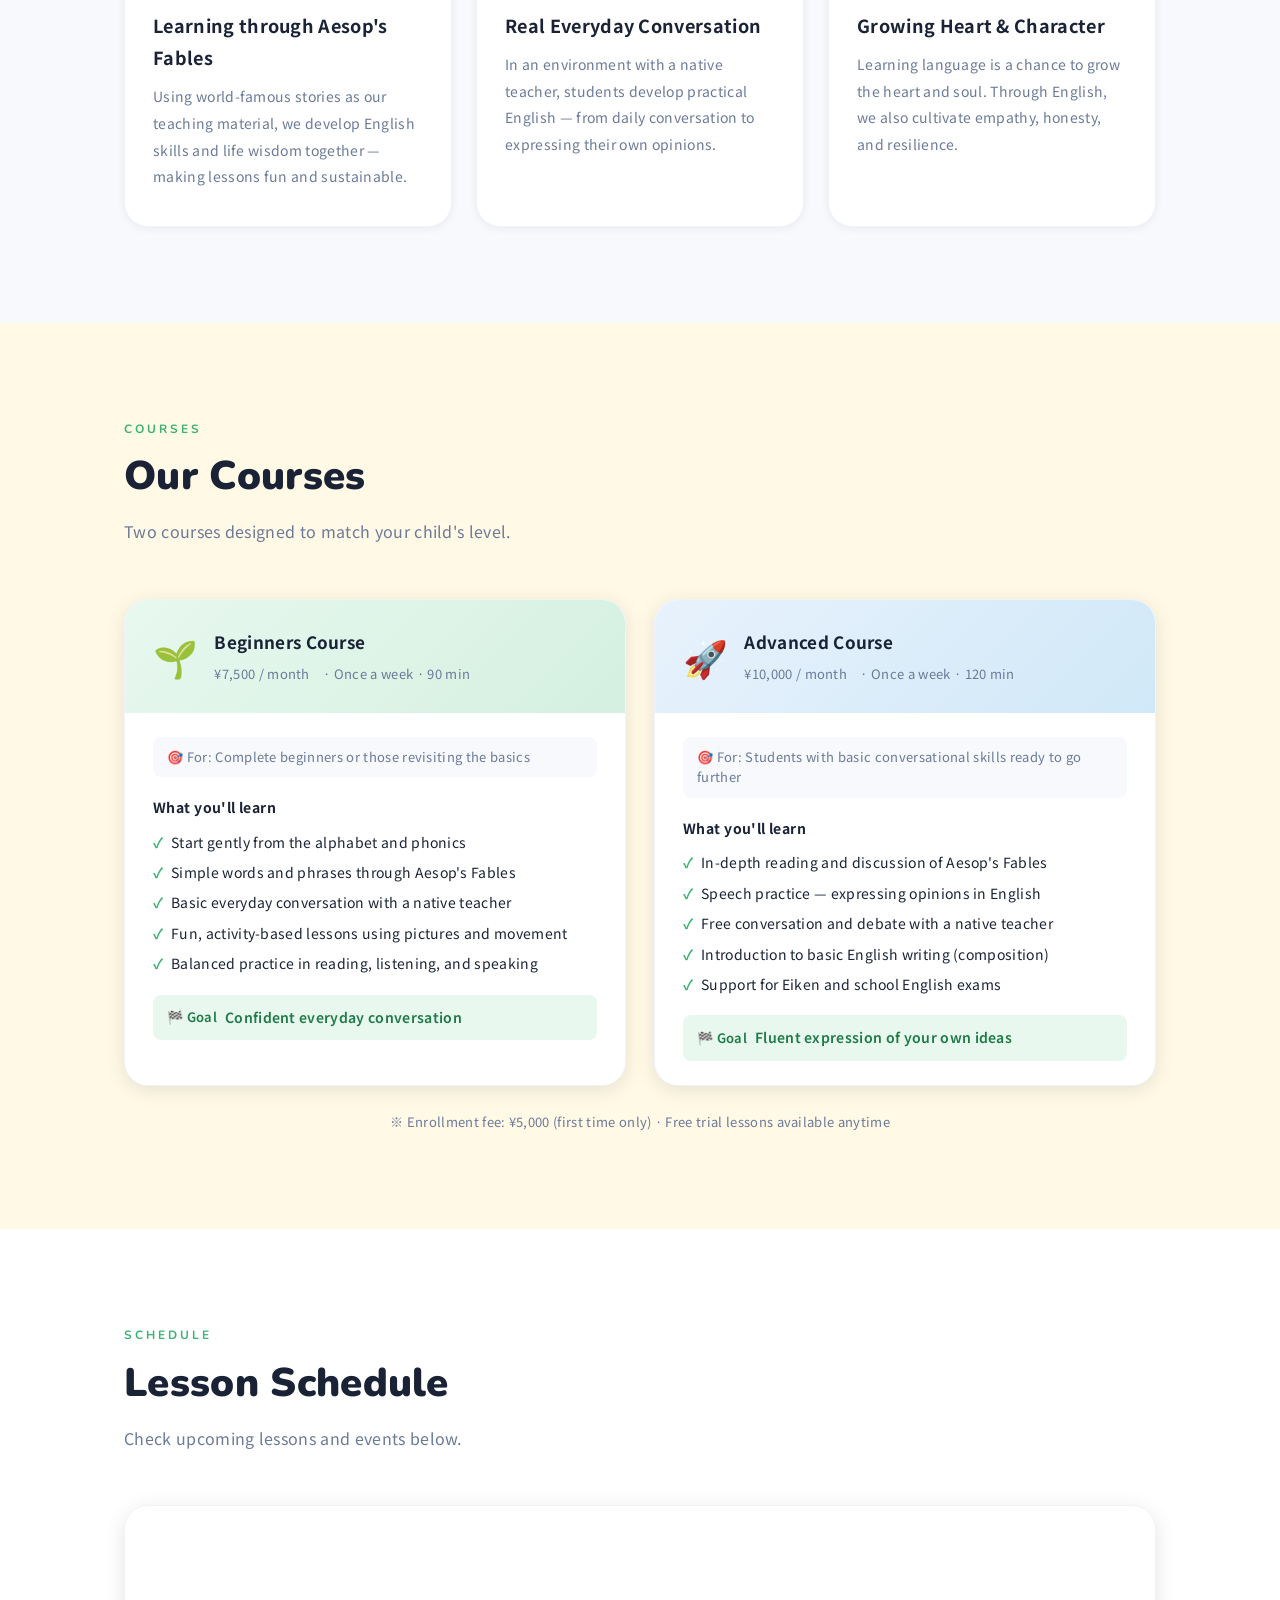
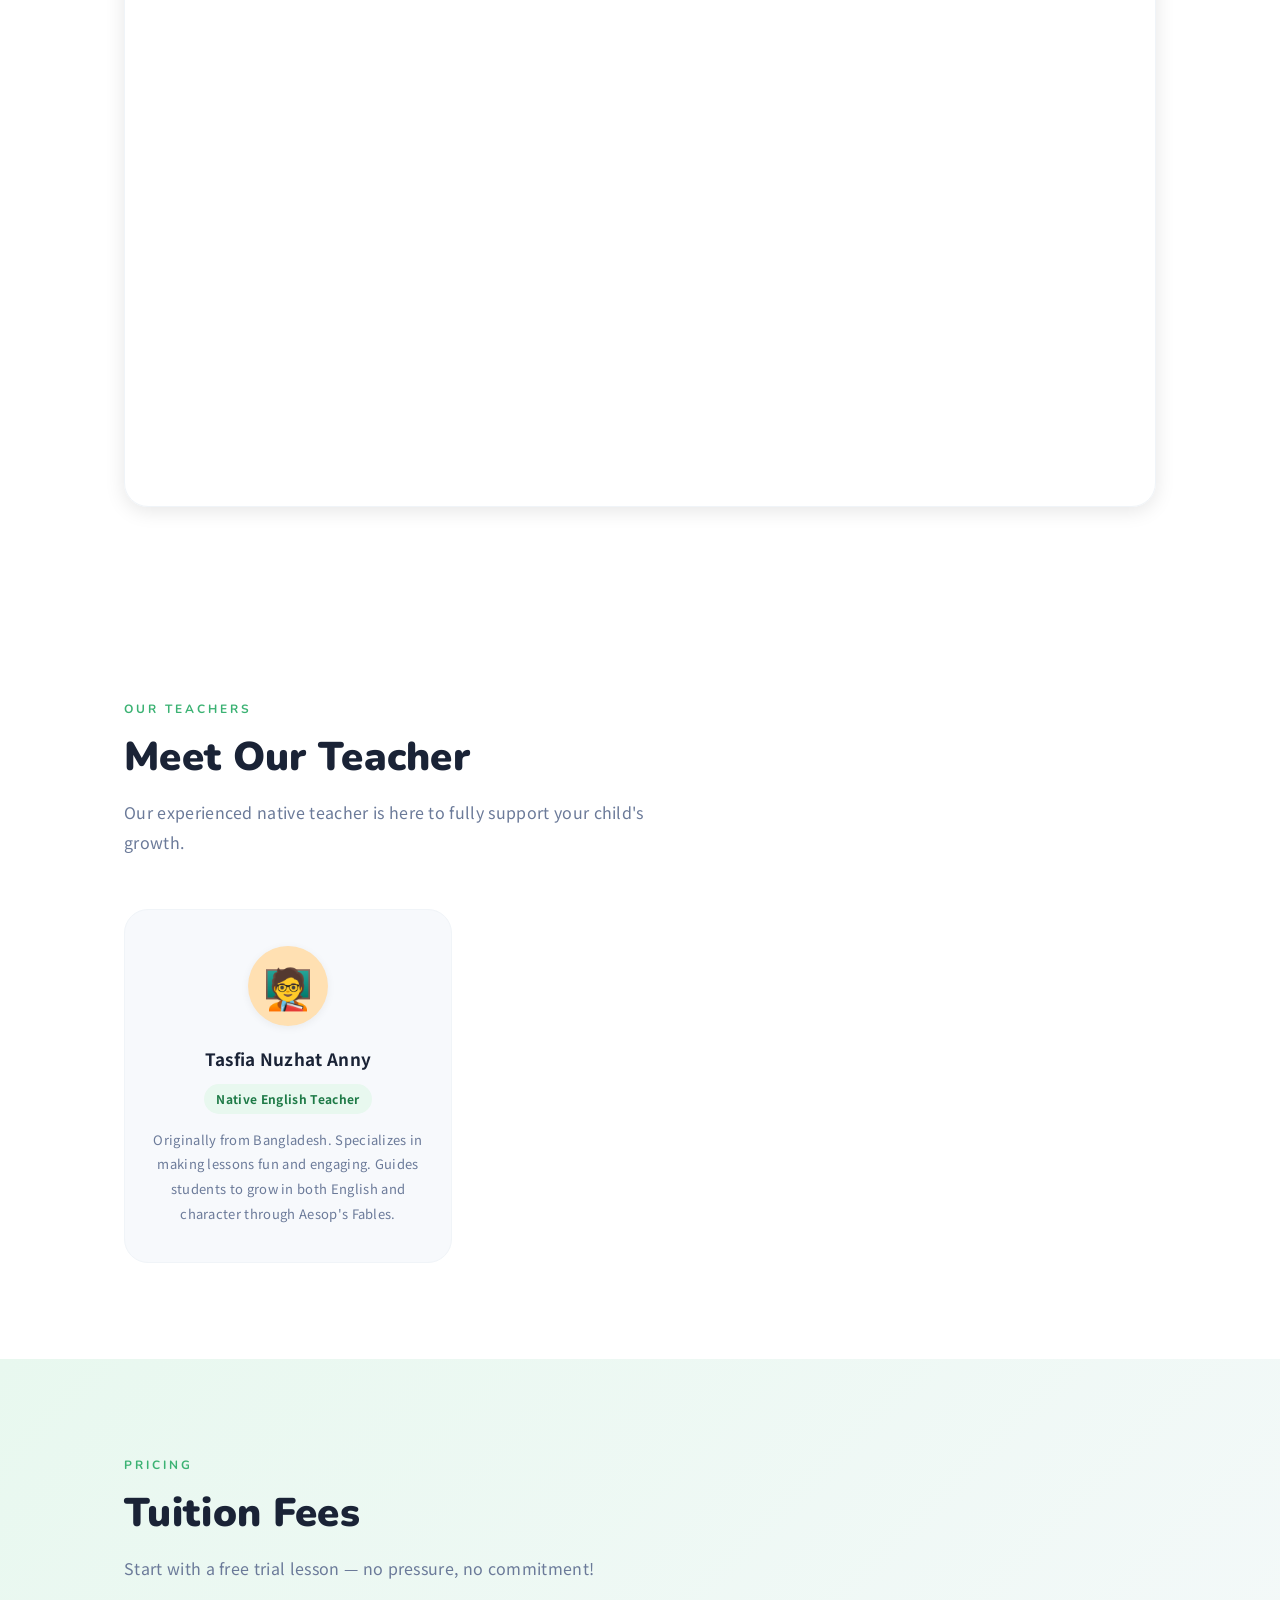
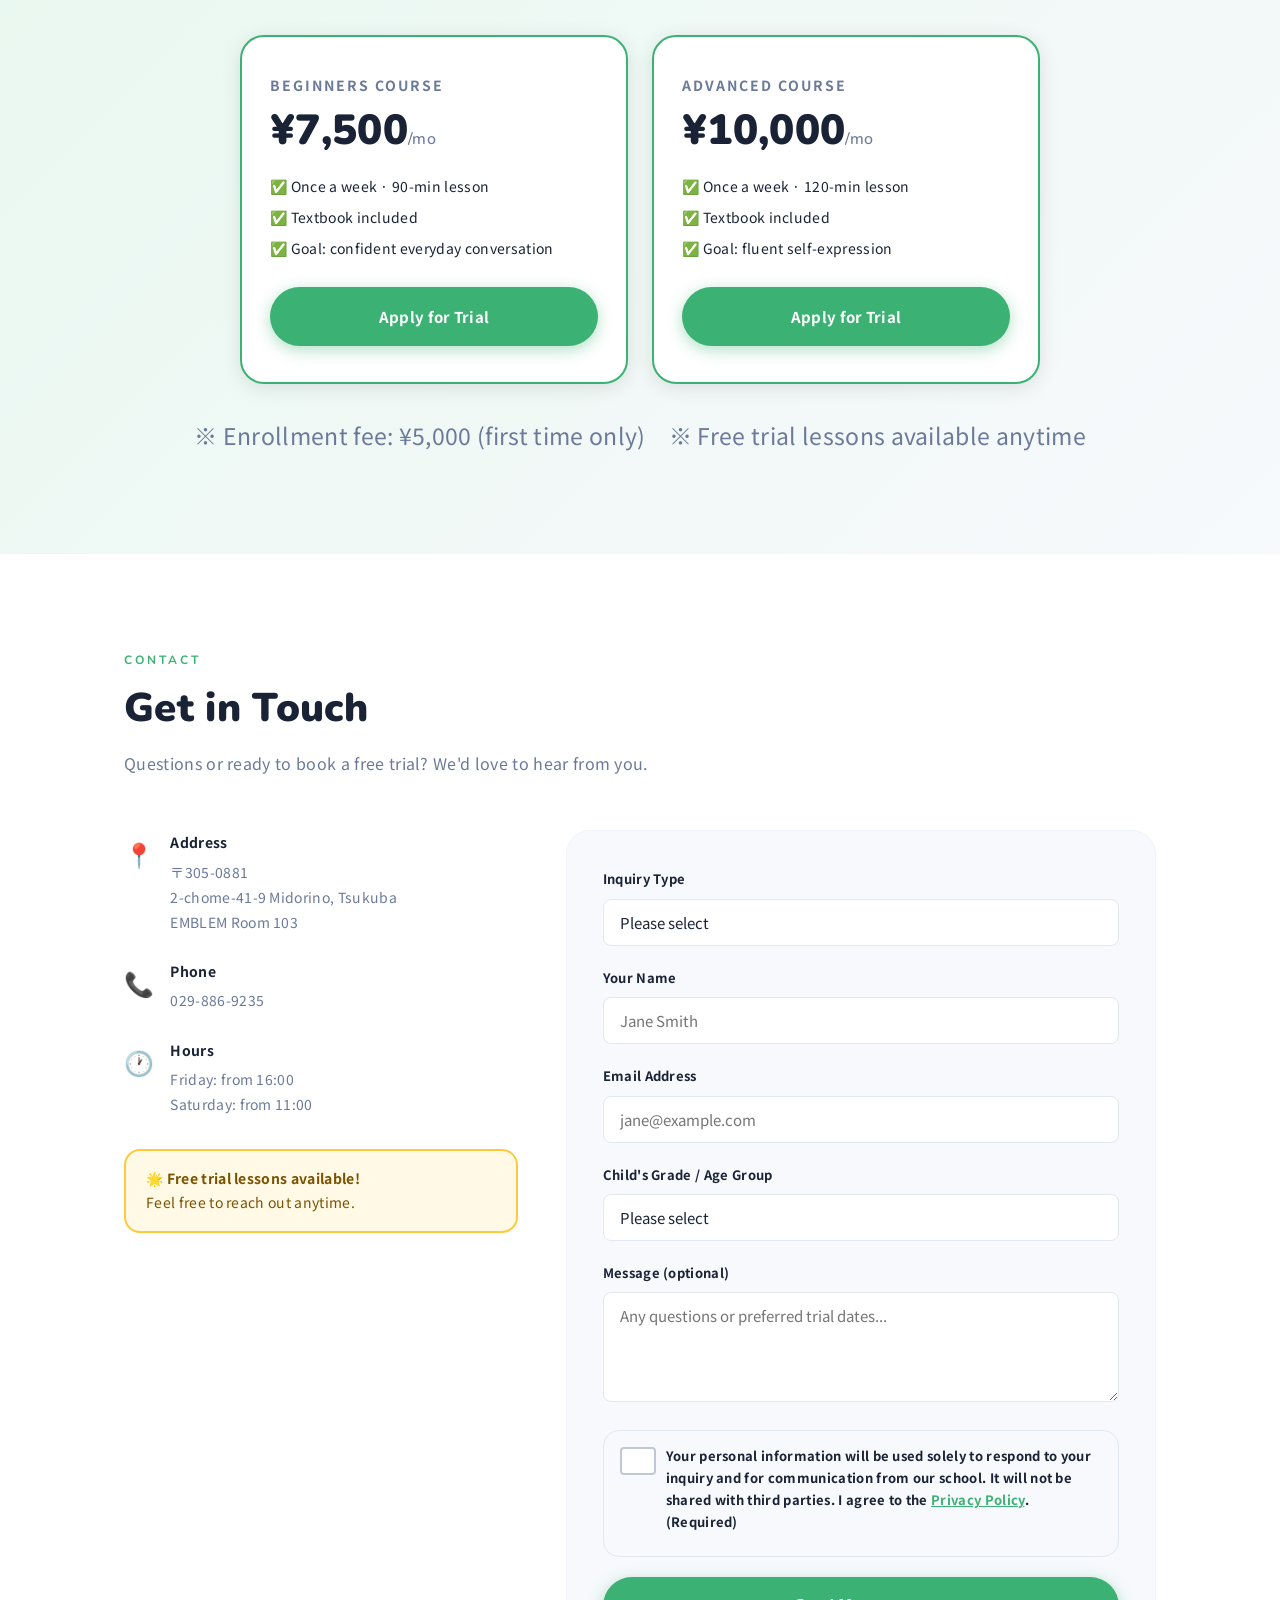
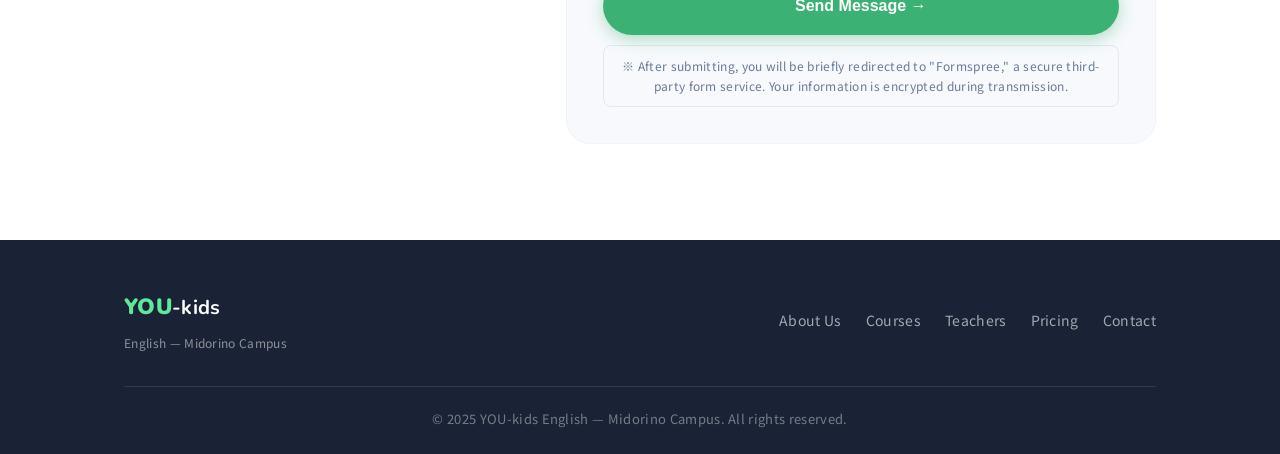
==== commit ddc78524: "analyze" ====
--- a/english.html
+++ b/english.html
@@ -8,6 +8,15 @@
   <link rel="stylesheet" href="styles.css">
   <script src="./script.js" defer></script>
 </head>
+<!-- Google tag (gtag.js) -->
+<script async src="https://www.googletagmanager.com/gtag/js?id=G-SRCTEWWT68"></script>
+<script>
+  window.dataLayer = window.dataLayer || [];
+  function gtag(){dataLayer.push(arguments);}
+  gtag('js', new Date());
+
+  gtag('config', 'G-SRCTEWWT68');
+</script>
 <body>
 
   <!-- Header -->
--- a/styles.css
+++ b/styles.css
@@ -1057,7 +1057,43 @@
   .contact-wrapper { grid-template-columns: 1fr; }
 }
 
+/* lang-switch link in header */
+.lang-switch {
+  font-size: 8px;
+  font-weight: 600;
+  color: var(--text-muted);
+  text-decoration: none;
+  padding: 3px 12px;
+  border-radius: var(--radius-sm);
+  border: 1.5px solid #e2e8f0;
+  white-space: nowrap;
+  transition: color 0.2s, border-color 0.2s, background 0.2s;
+  flex-shrink: 0;
+}
+.lang-switch:hover {
+  color: var(--green);
+  border-color: var(--green);
+  background: var(--green-light);
+}
+
+@media (max-width: 768px) {
+  .logo-sub { display: none; }
+}
+
 @media (max-width: 640px) {
+  .header-inner {
+    padding: 0 16px;
+    gap: 12px;
+  }
+  .logo-sub { display: none; }
+  .logo-you { font-size: 18px; }
+  .logo-kids { font-size: 16px; }
+
+  .lang-switch {
+    font-size: 12px;
+    padding: 5px 8px;
+  }
+
   .nav-toggle { display: flex; }
   .nav {
     display: none;
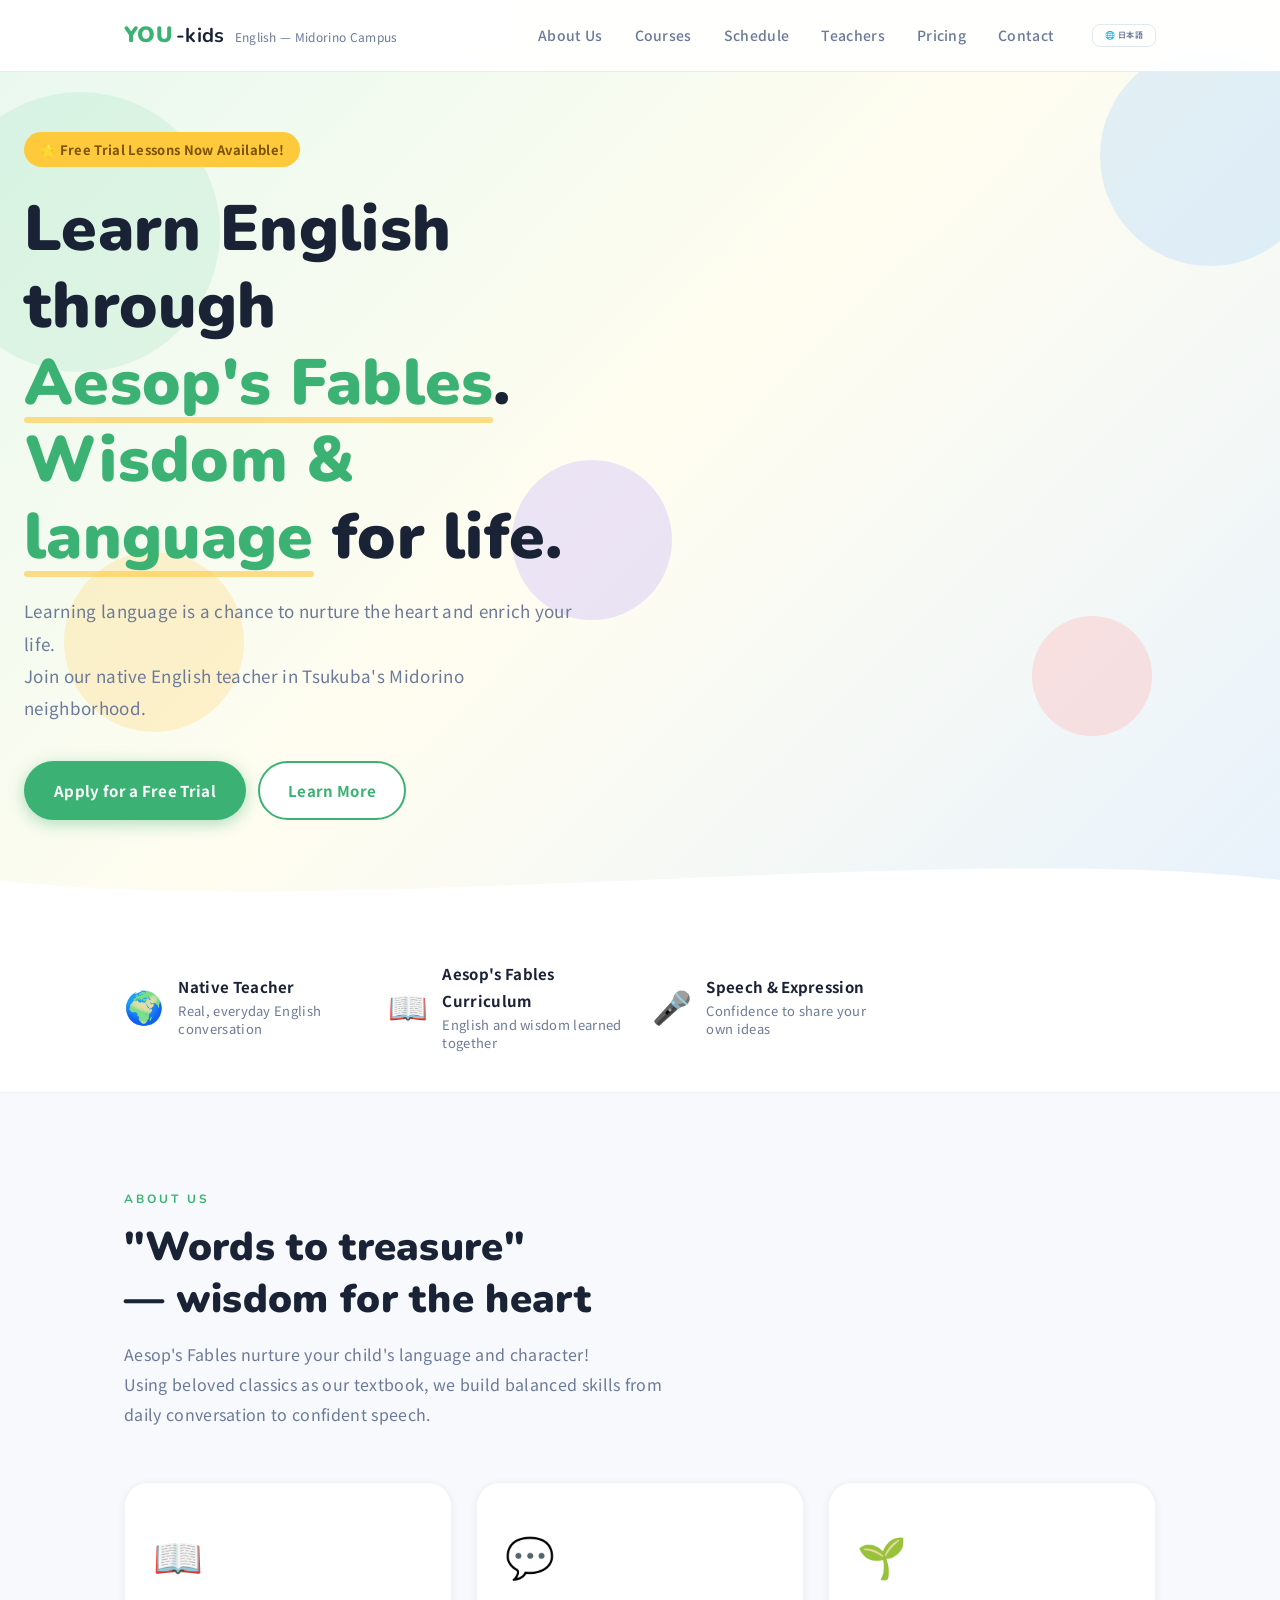
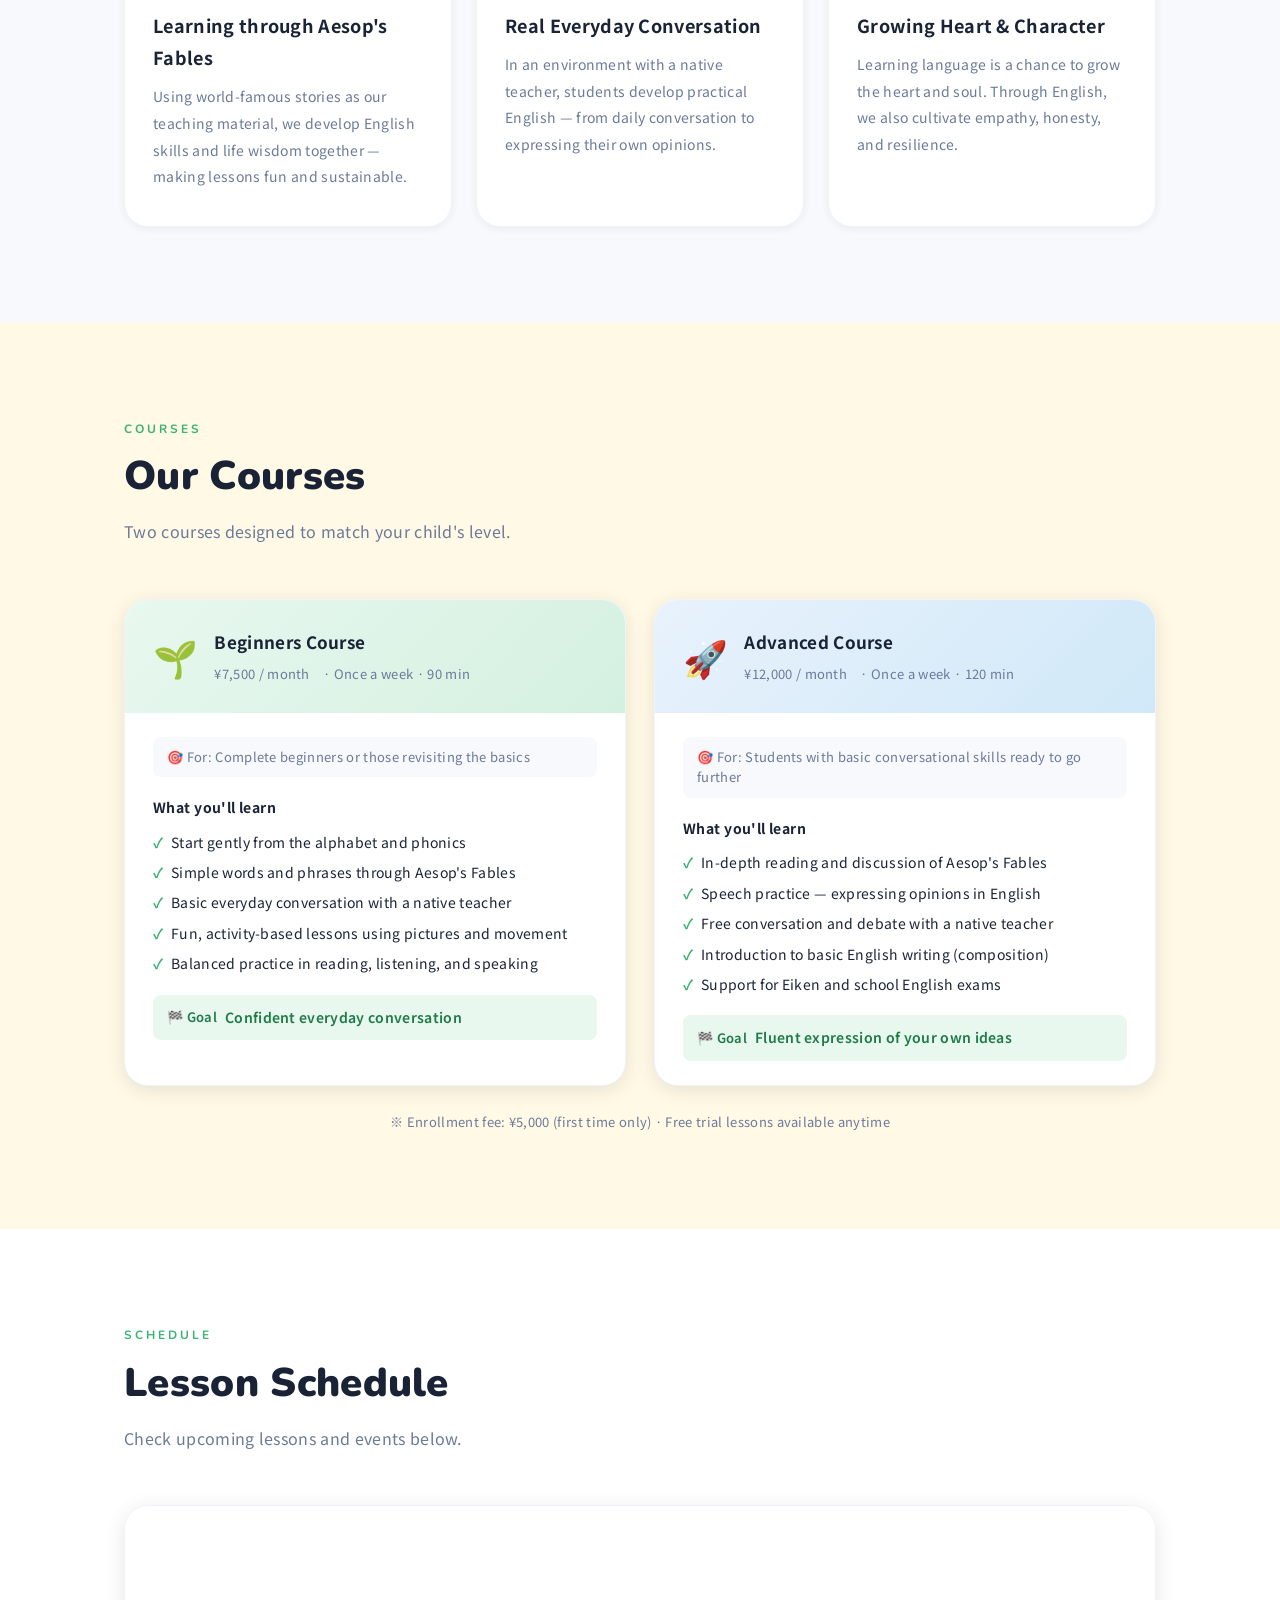
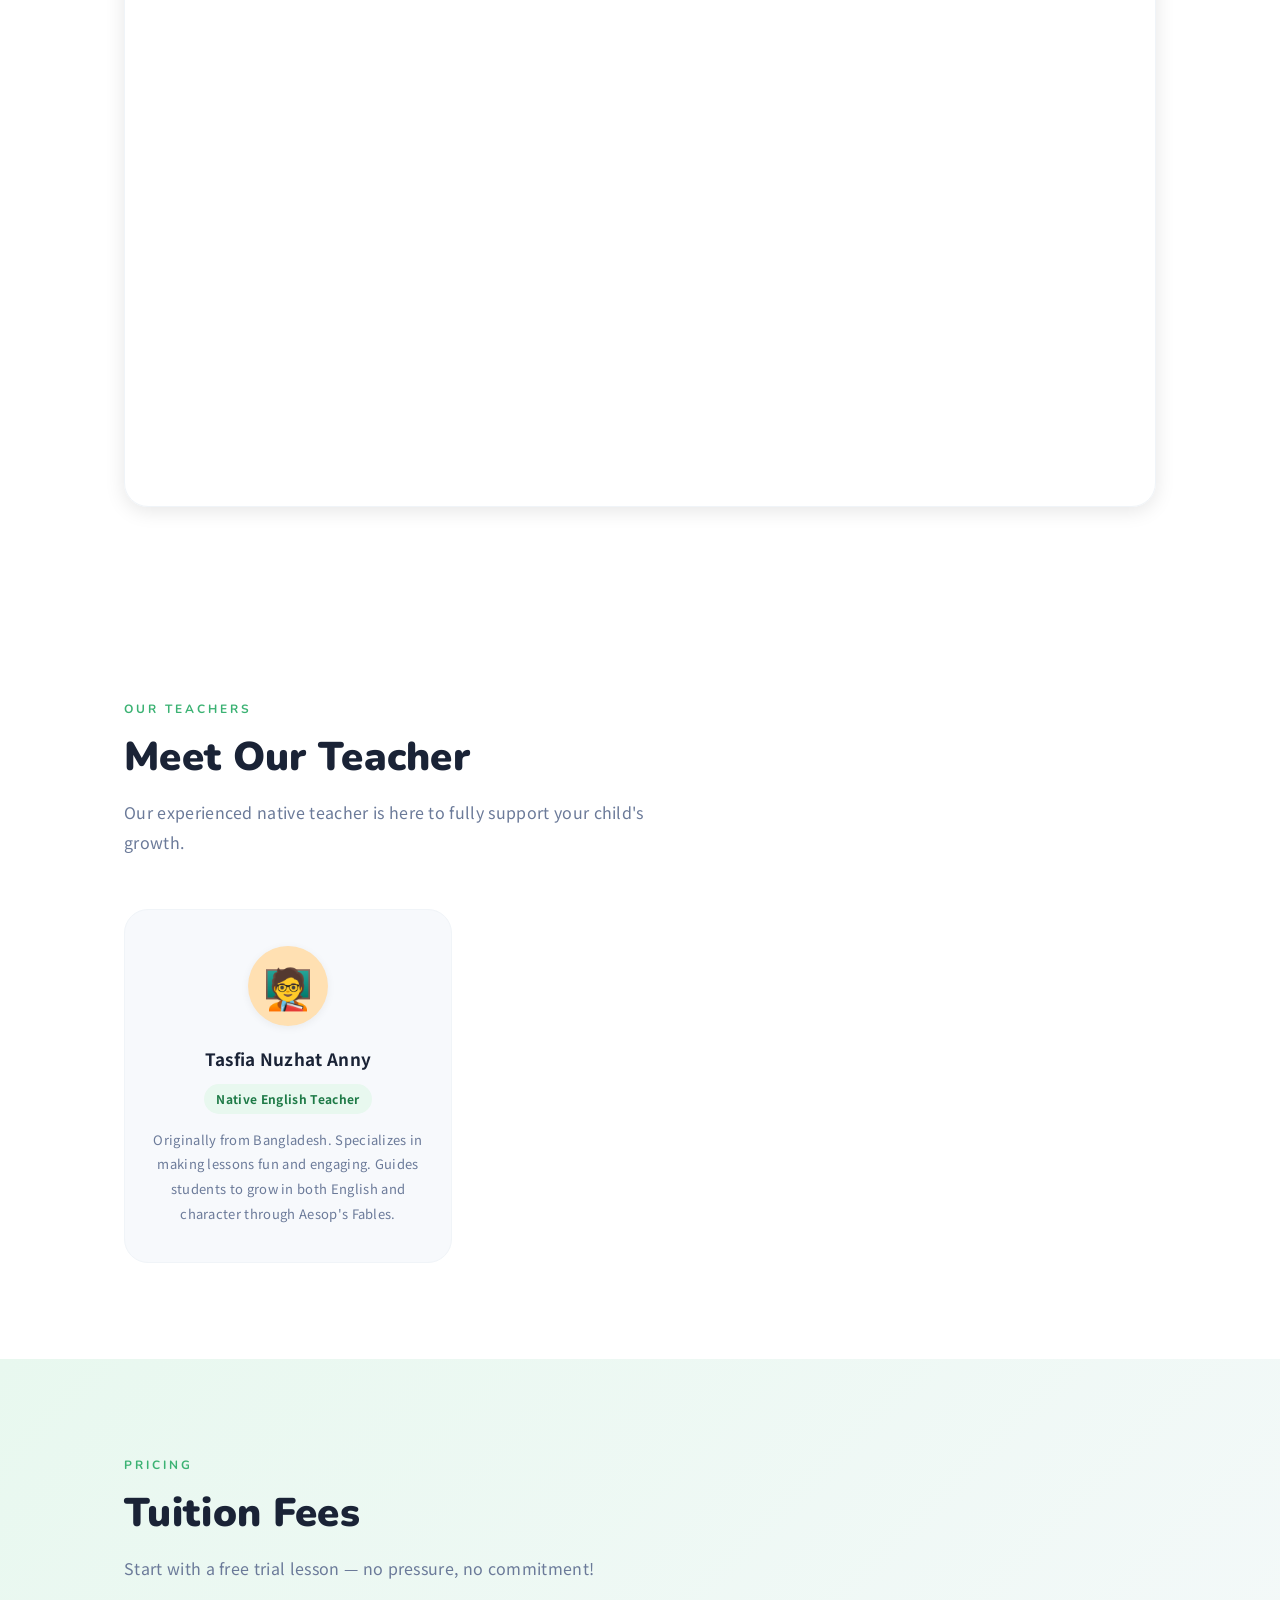
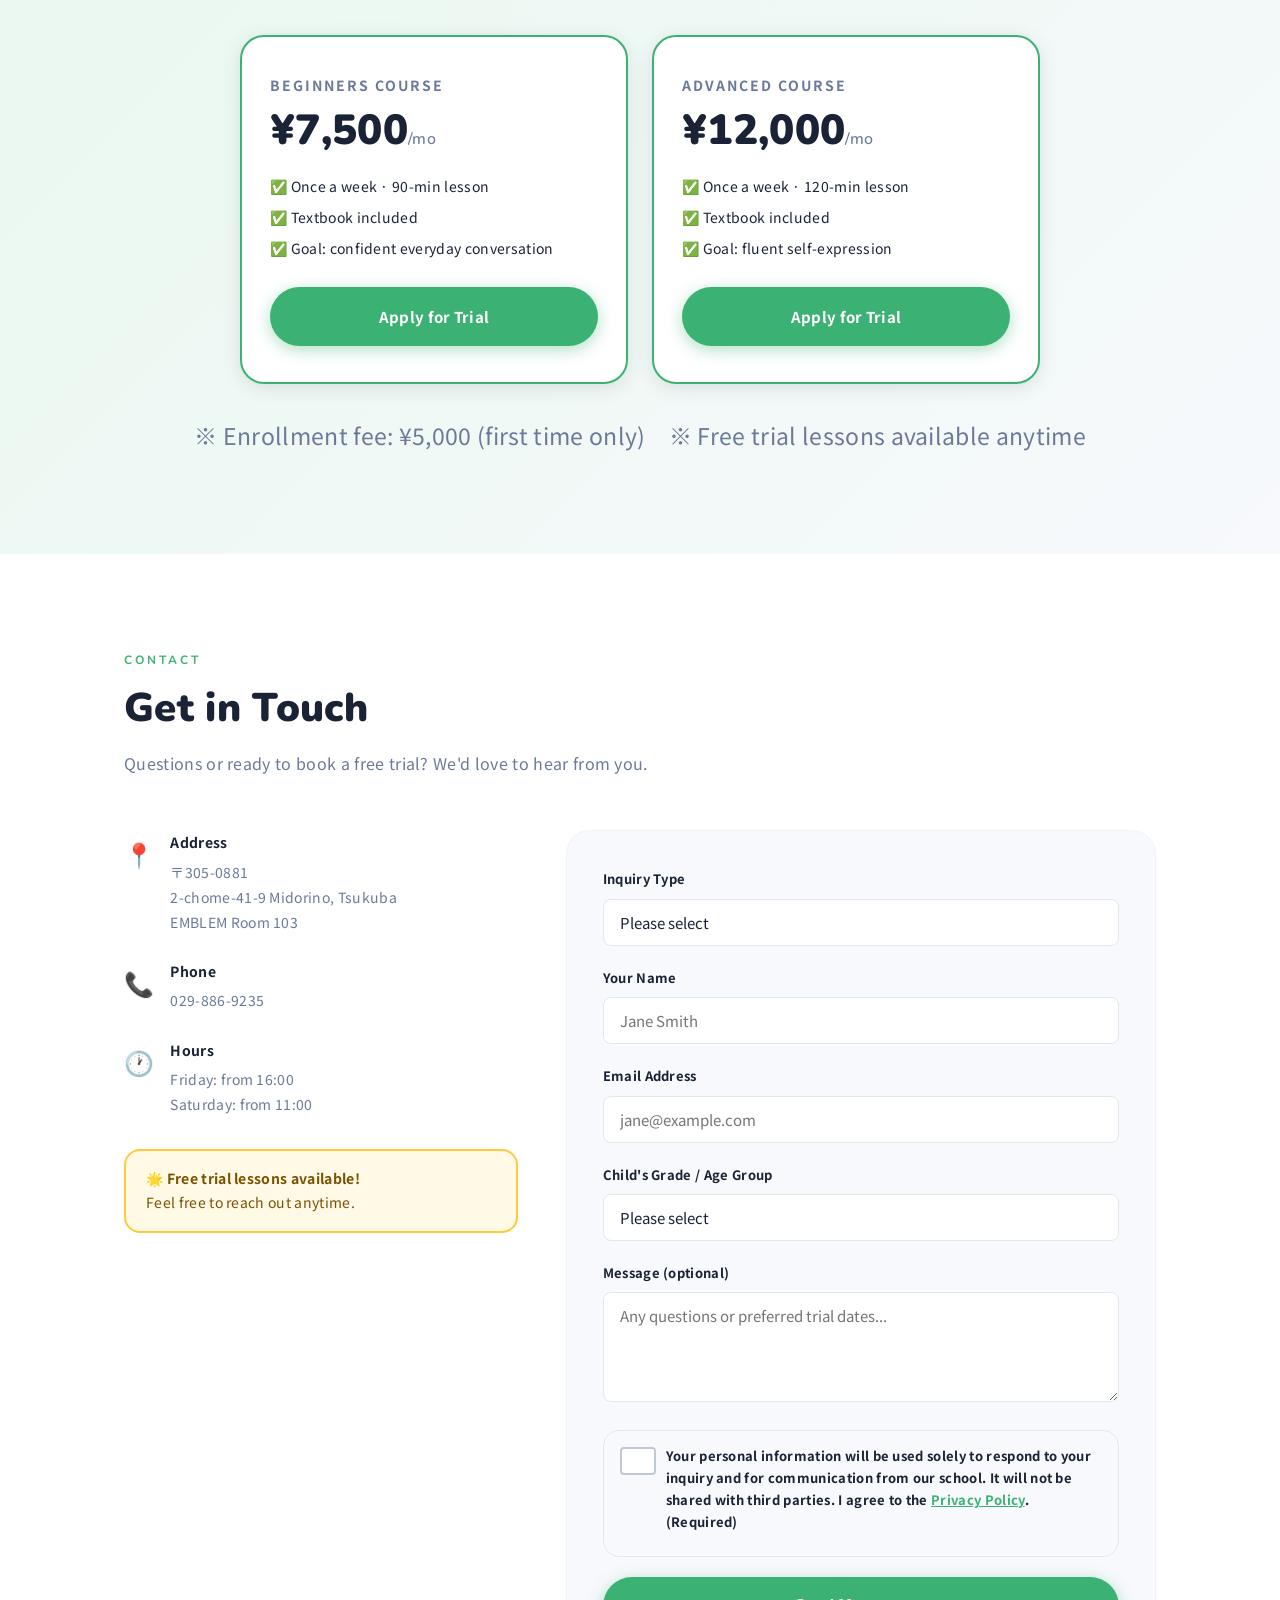
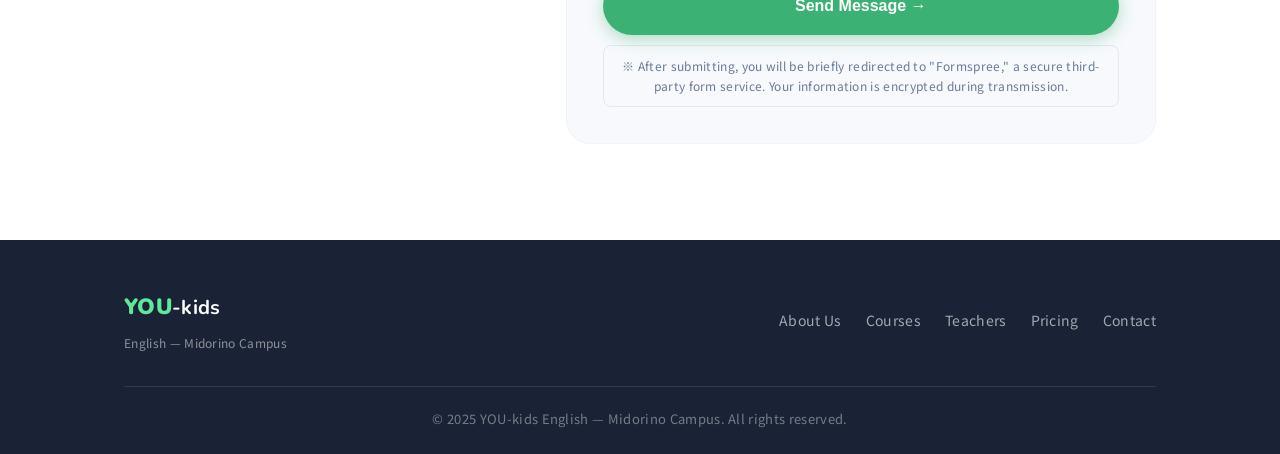
==== commit 64696b33: "change fee" ====
--- a/english.html
+++ b/english.html
@@ -171,7 +171,7 @@
               <div class="course-icon">🚀</div>
               <div>
                 <div class="course-tag">Advanced Course</div>
-                <div class="course-price-small">¥10,000 / month　· Once a week · 120 min</div>
+                <div class="course-price-small">¥12,000 / month　· Once a week · 120 min</div>
               </div>
             </div>
             <div class="course-body">
@@ -251,7 +251,7 @@
           </div>
           <div class="pricing-card">
             <div class="pricing-plan">Advanced Course</div>
-            <div class="pricing-price">¥10,000<span>/mo</span></div>
+            <div class="pricing-price">¥12,000<span>/mo</span></div>
             <ul class="pricing-list">
               <li>✅ Once a week · 120-min lesson</li>
               <li>✅ Textbook included</li>
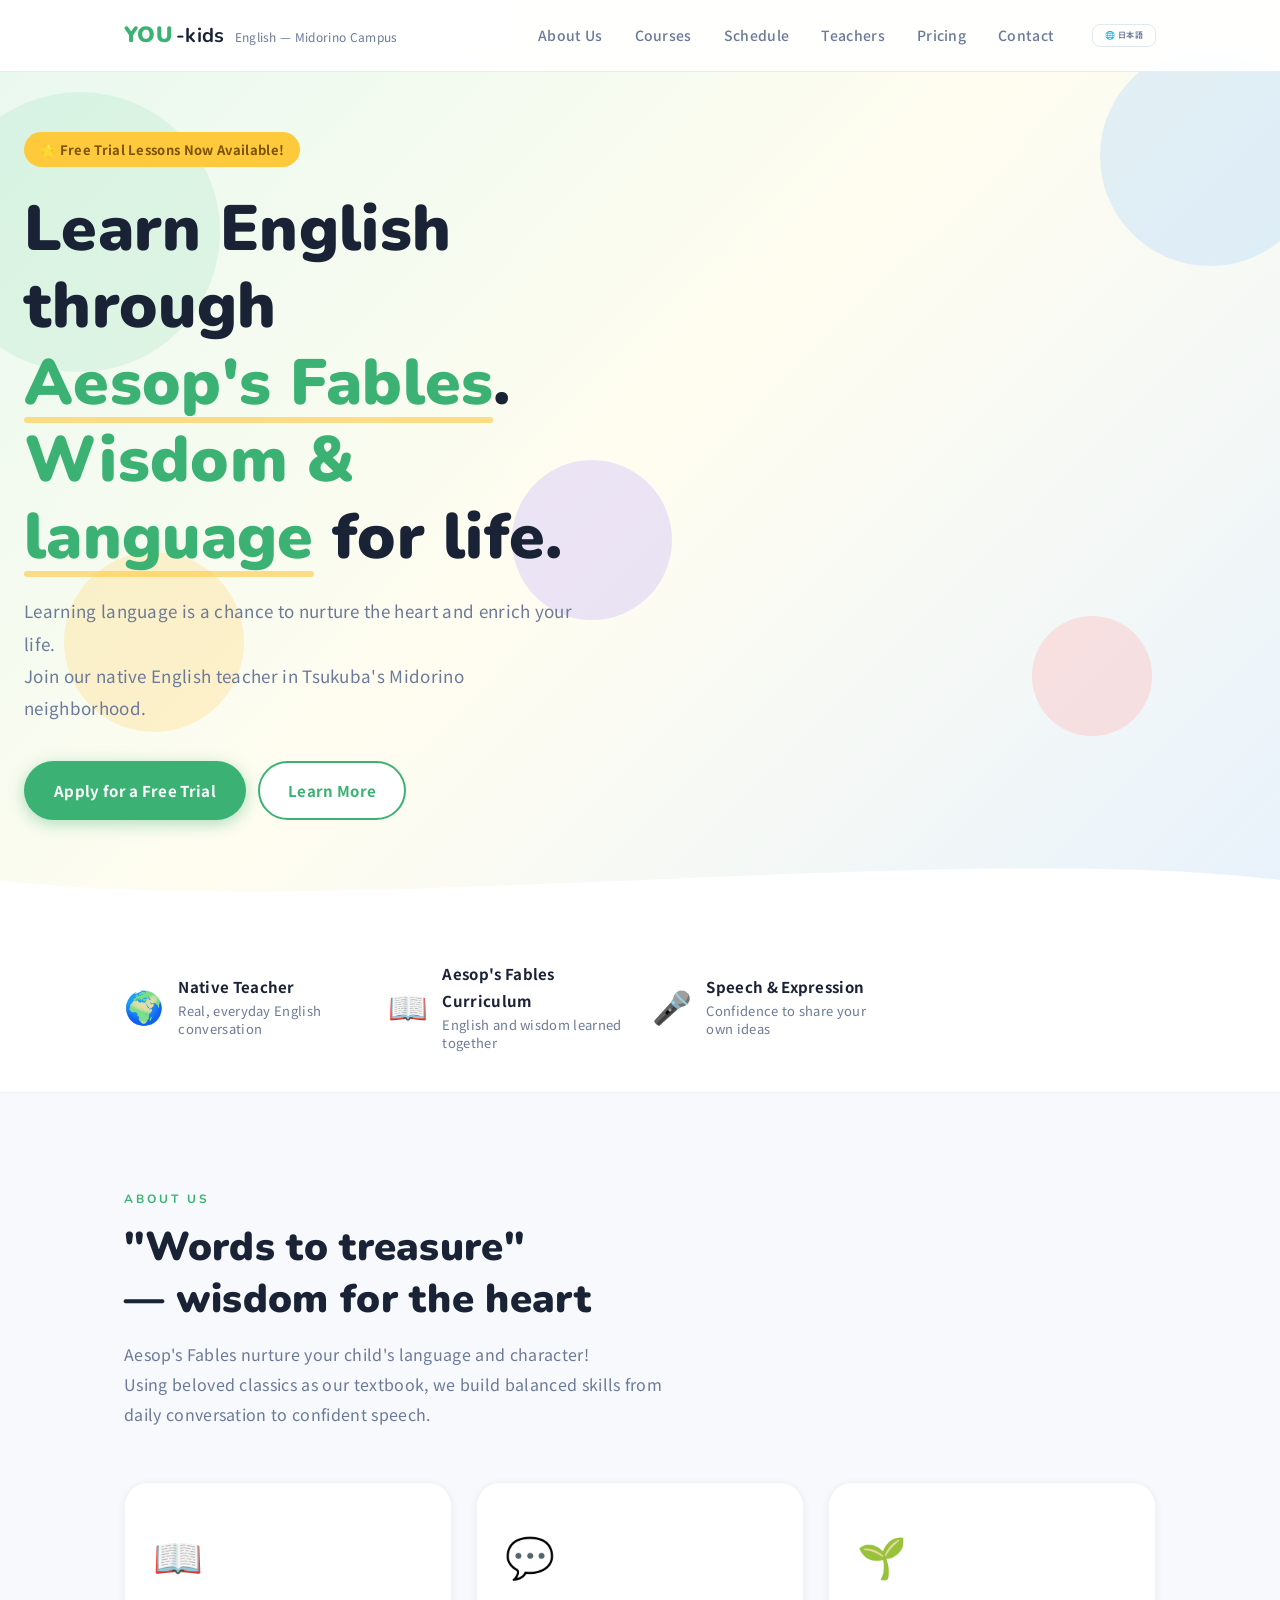
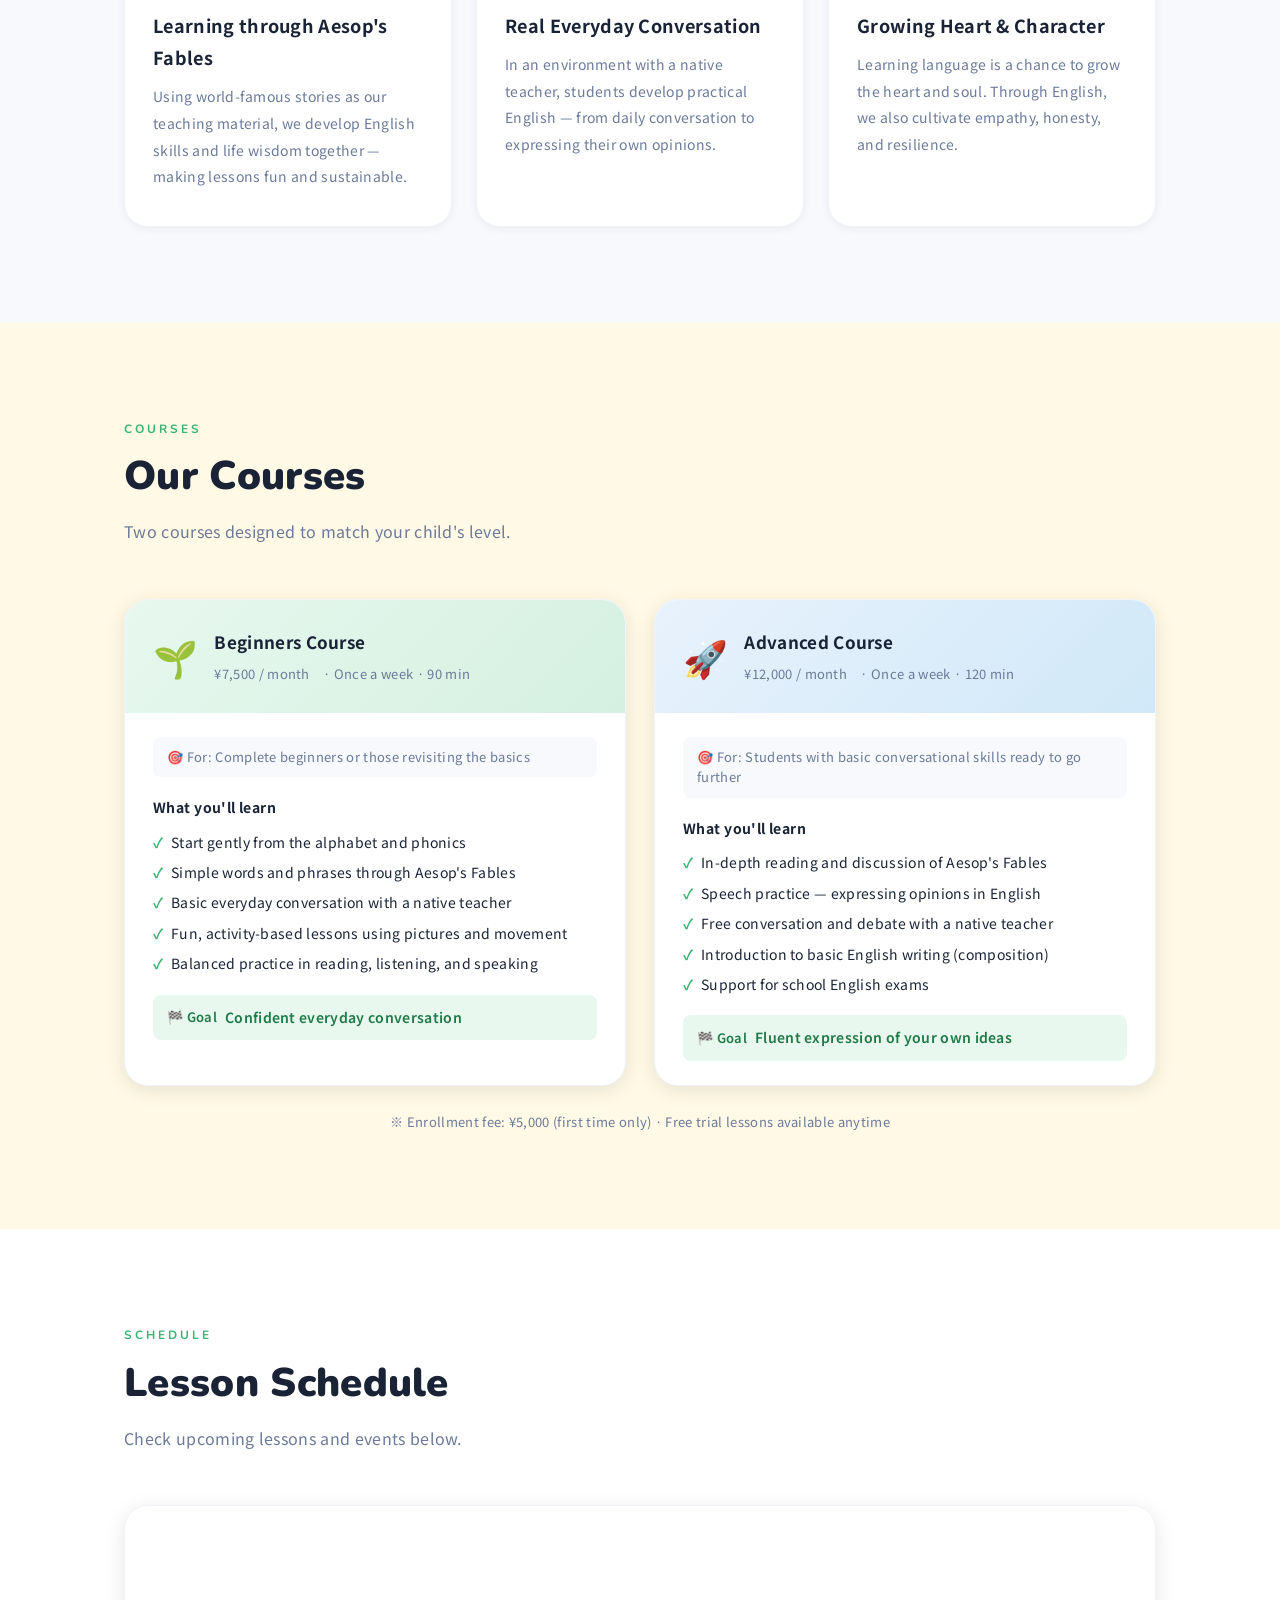
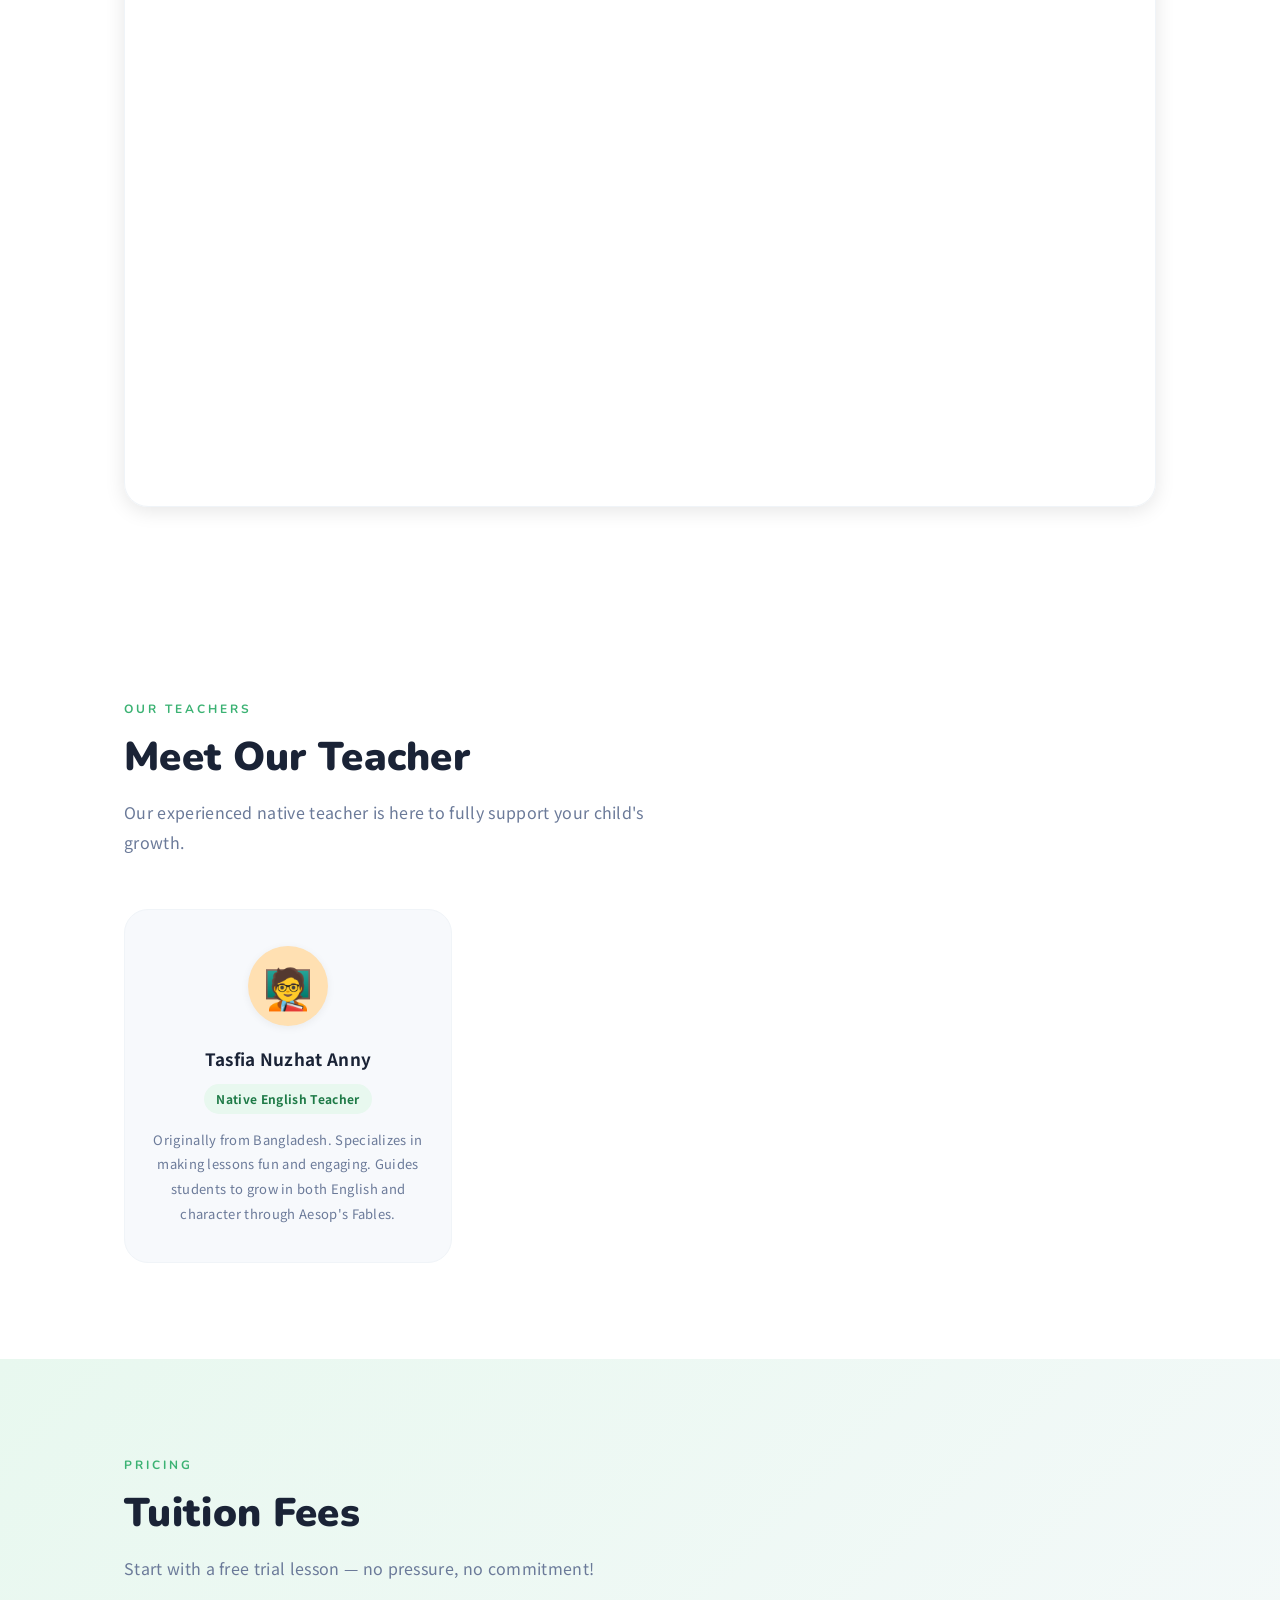
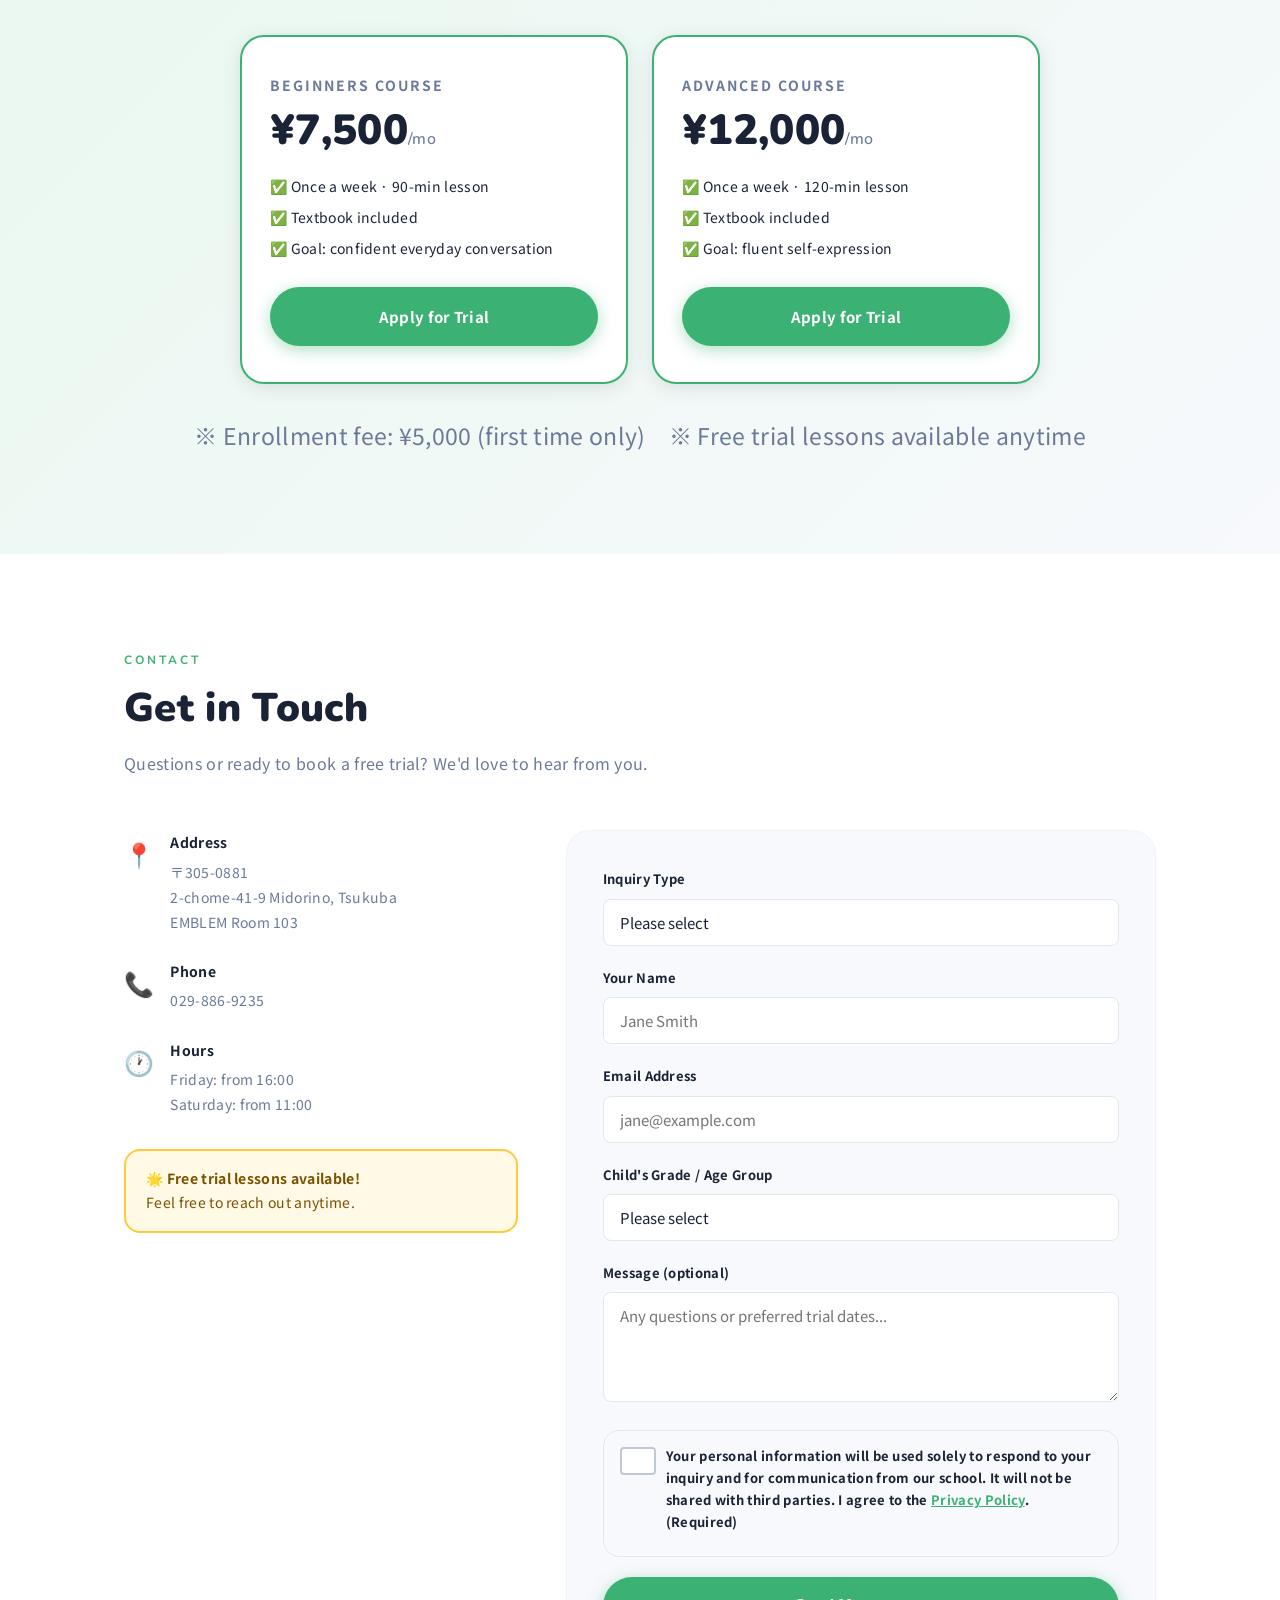
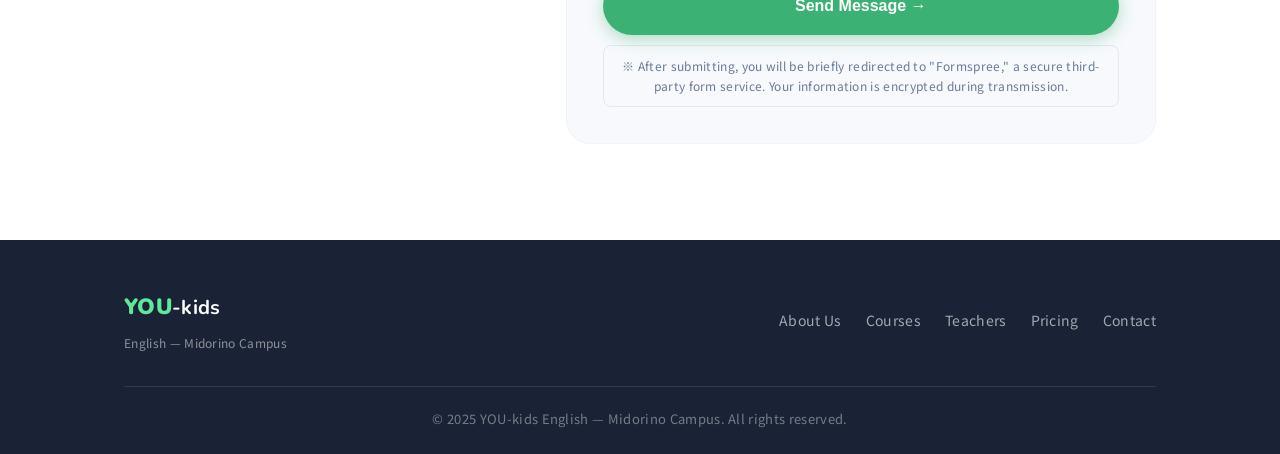
==== commit fcc486f3: "rewrite" ====
--- a/english.html
+++ b/english.html
@@ -182,7 +182,7 @@
                 <li>Speech practice — expressing opinions in English</li>
                 <li>Free conversation and debate with a native teacher</li>
                 <li>Introduction to basic English writing (composition)</li>
-                <li>Support for Eiken and school English exams</li>
+                <li>Support for school English exams</li>
               </ul>
               <div class="course-goal">
                 <span>🏁 Goal</span>Fluent expression of your own ideas
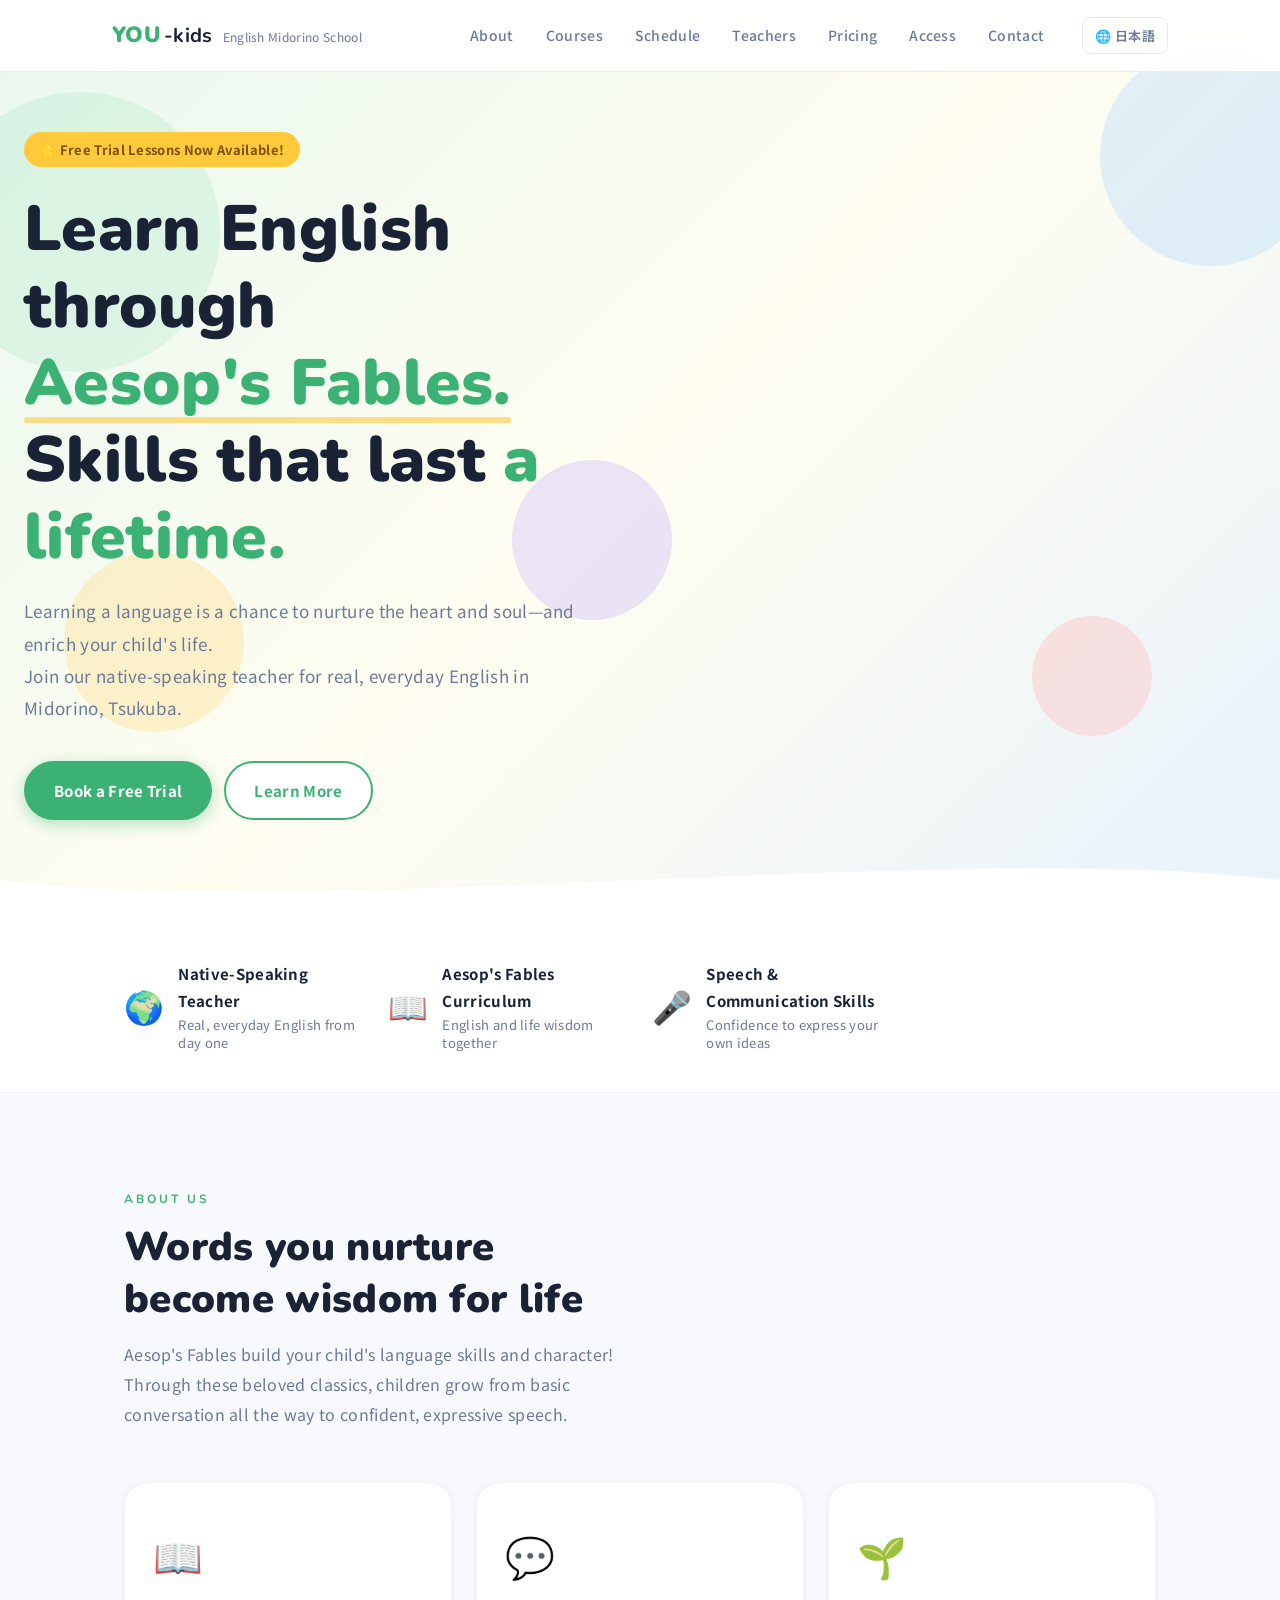
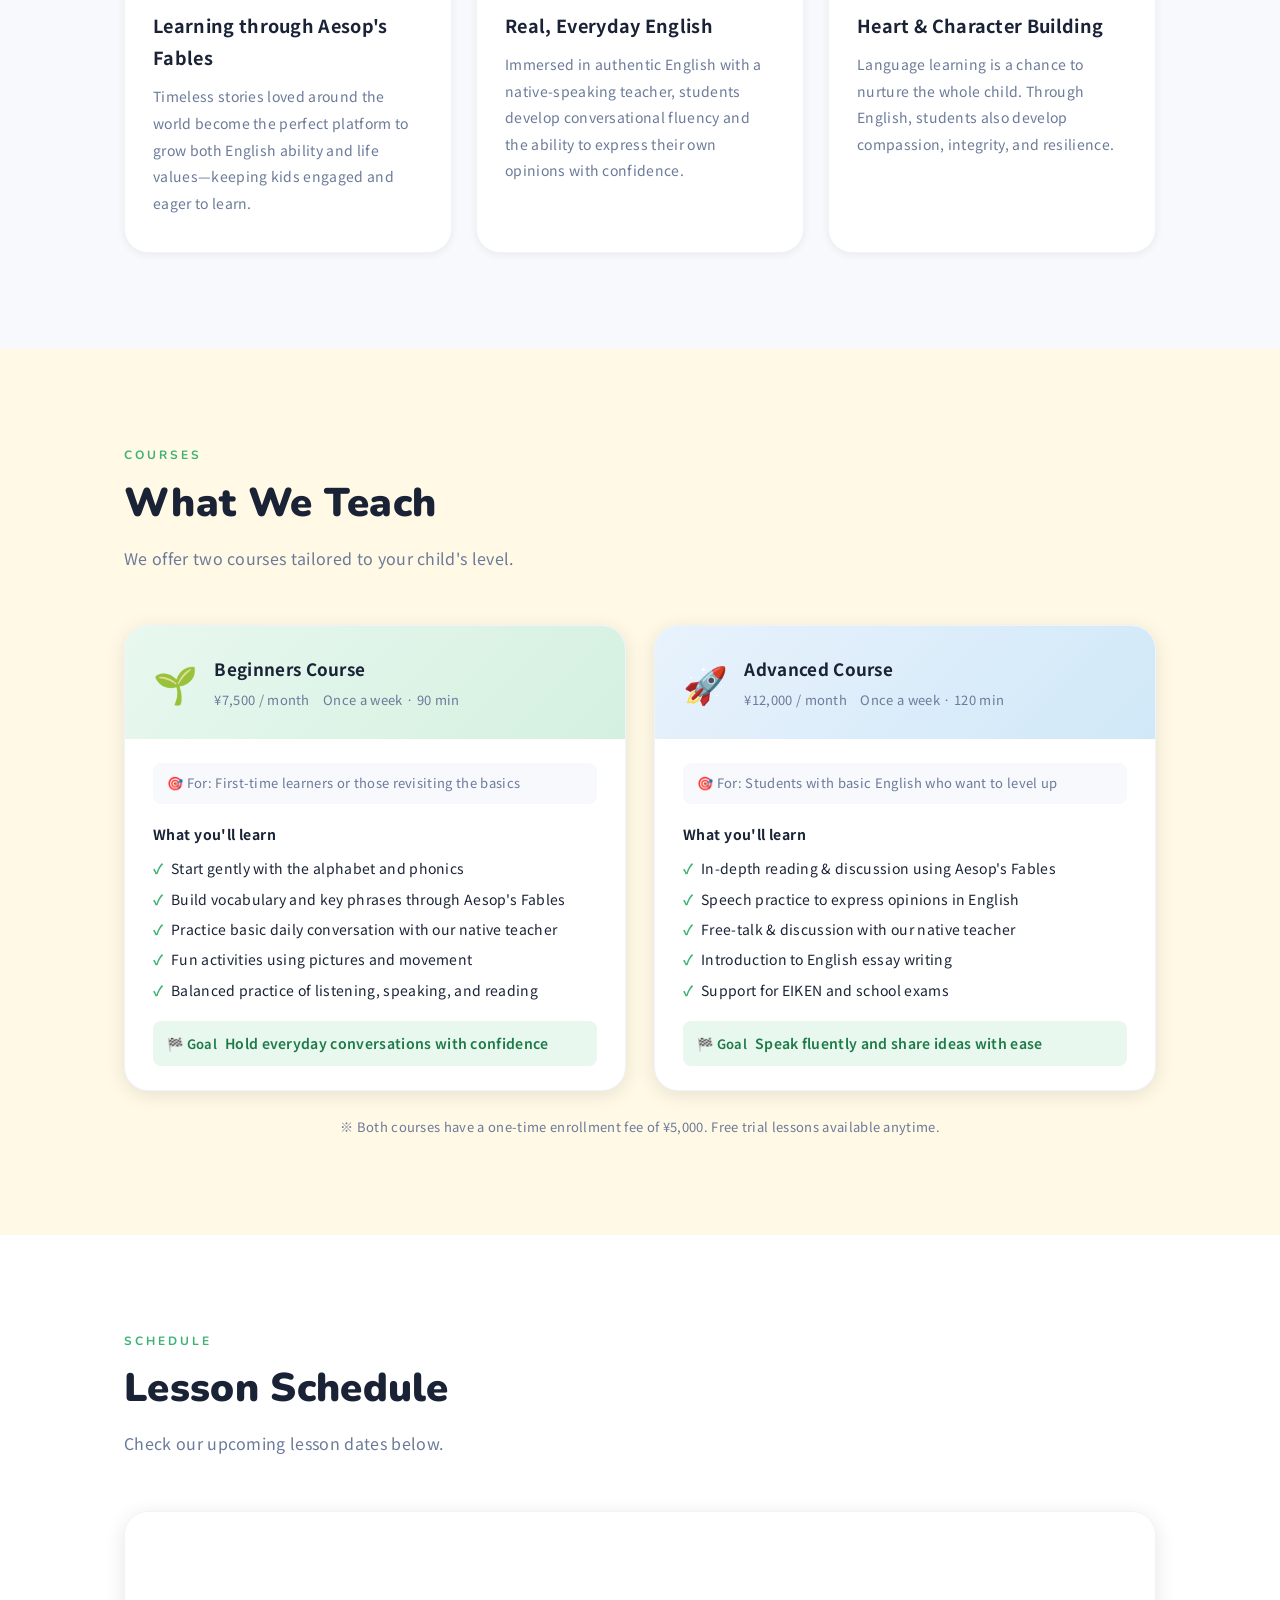
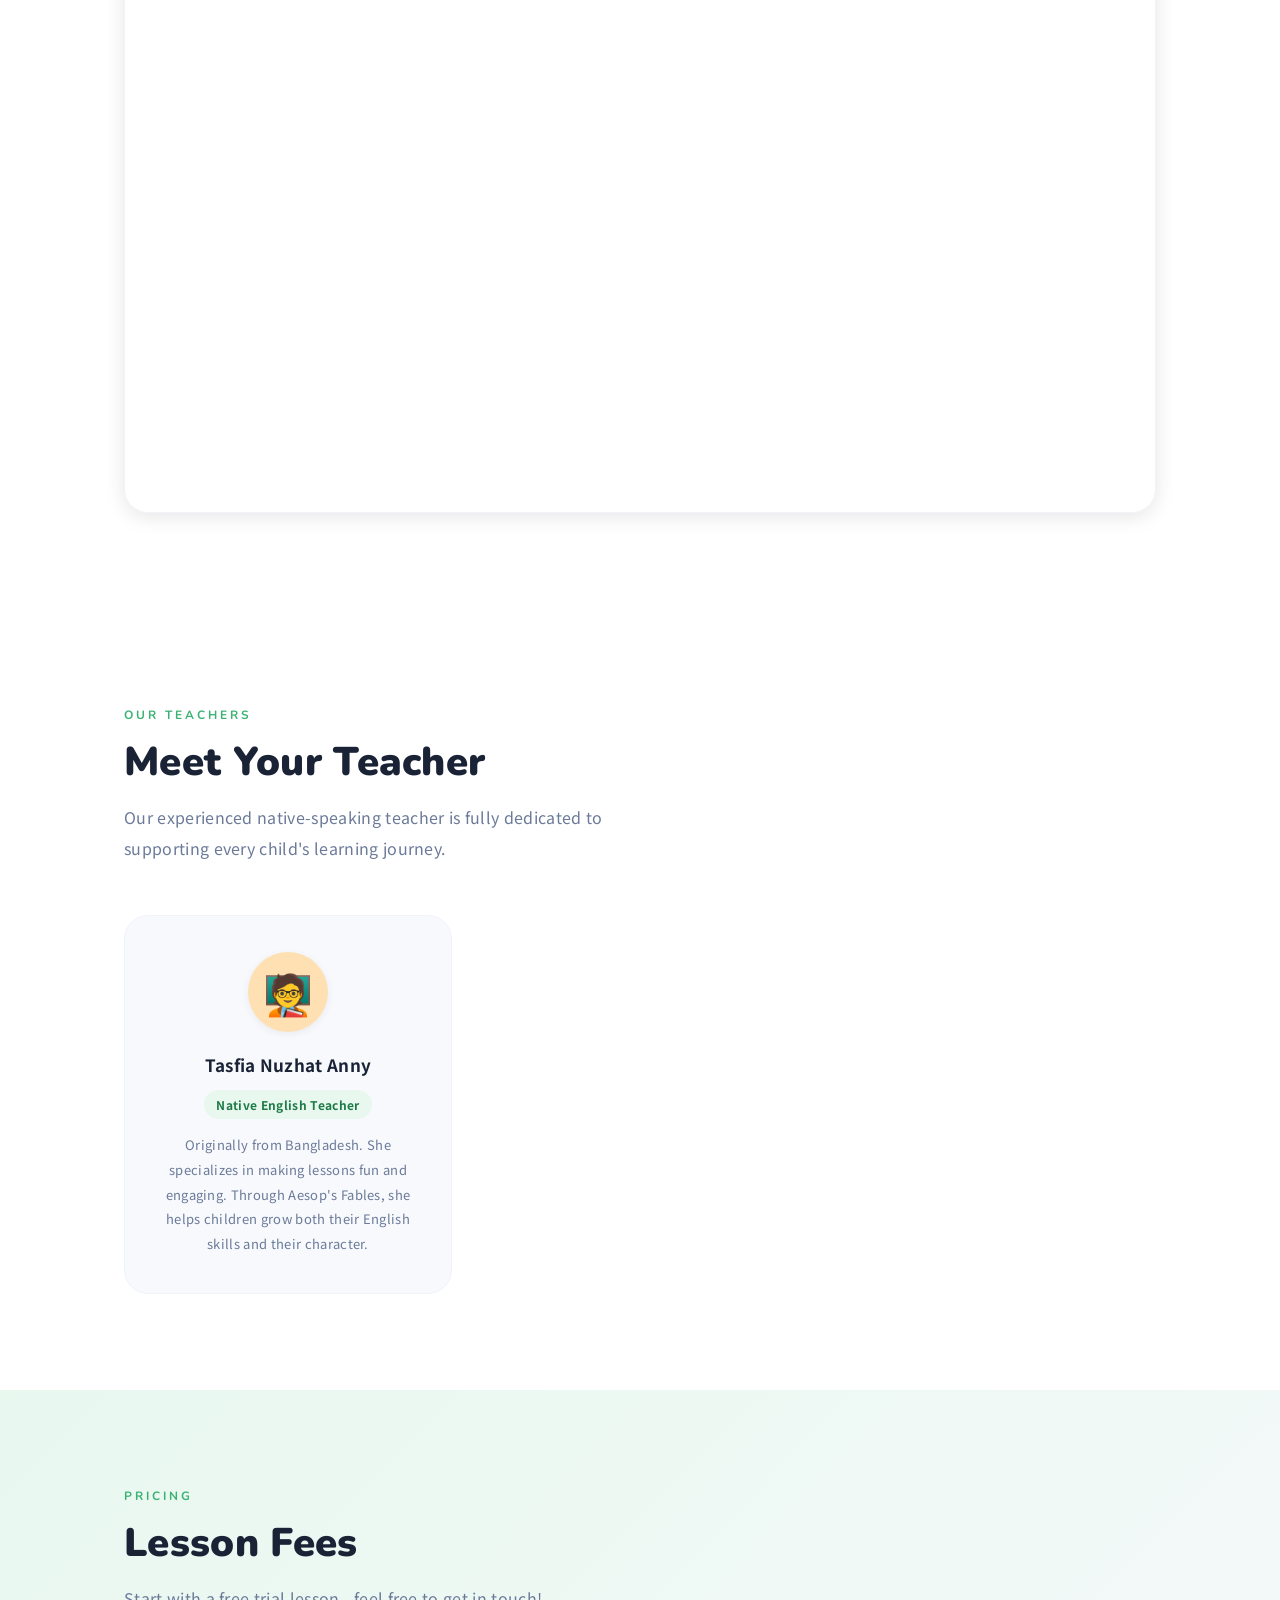
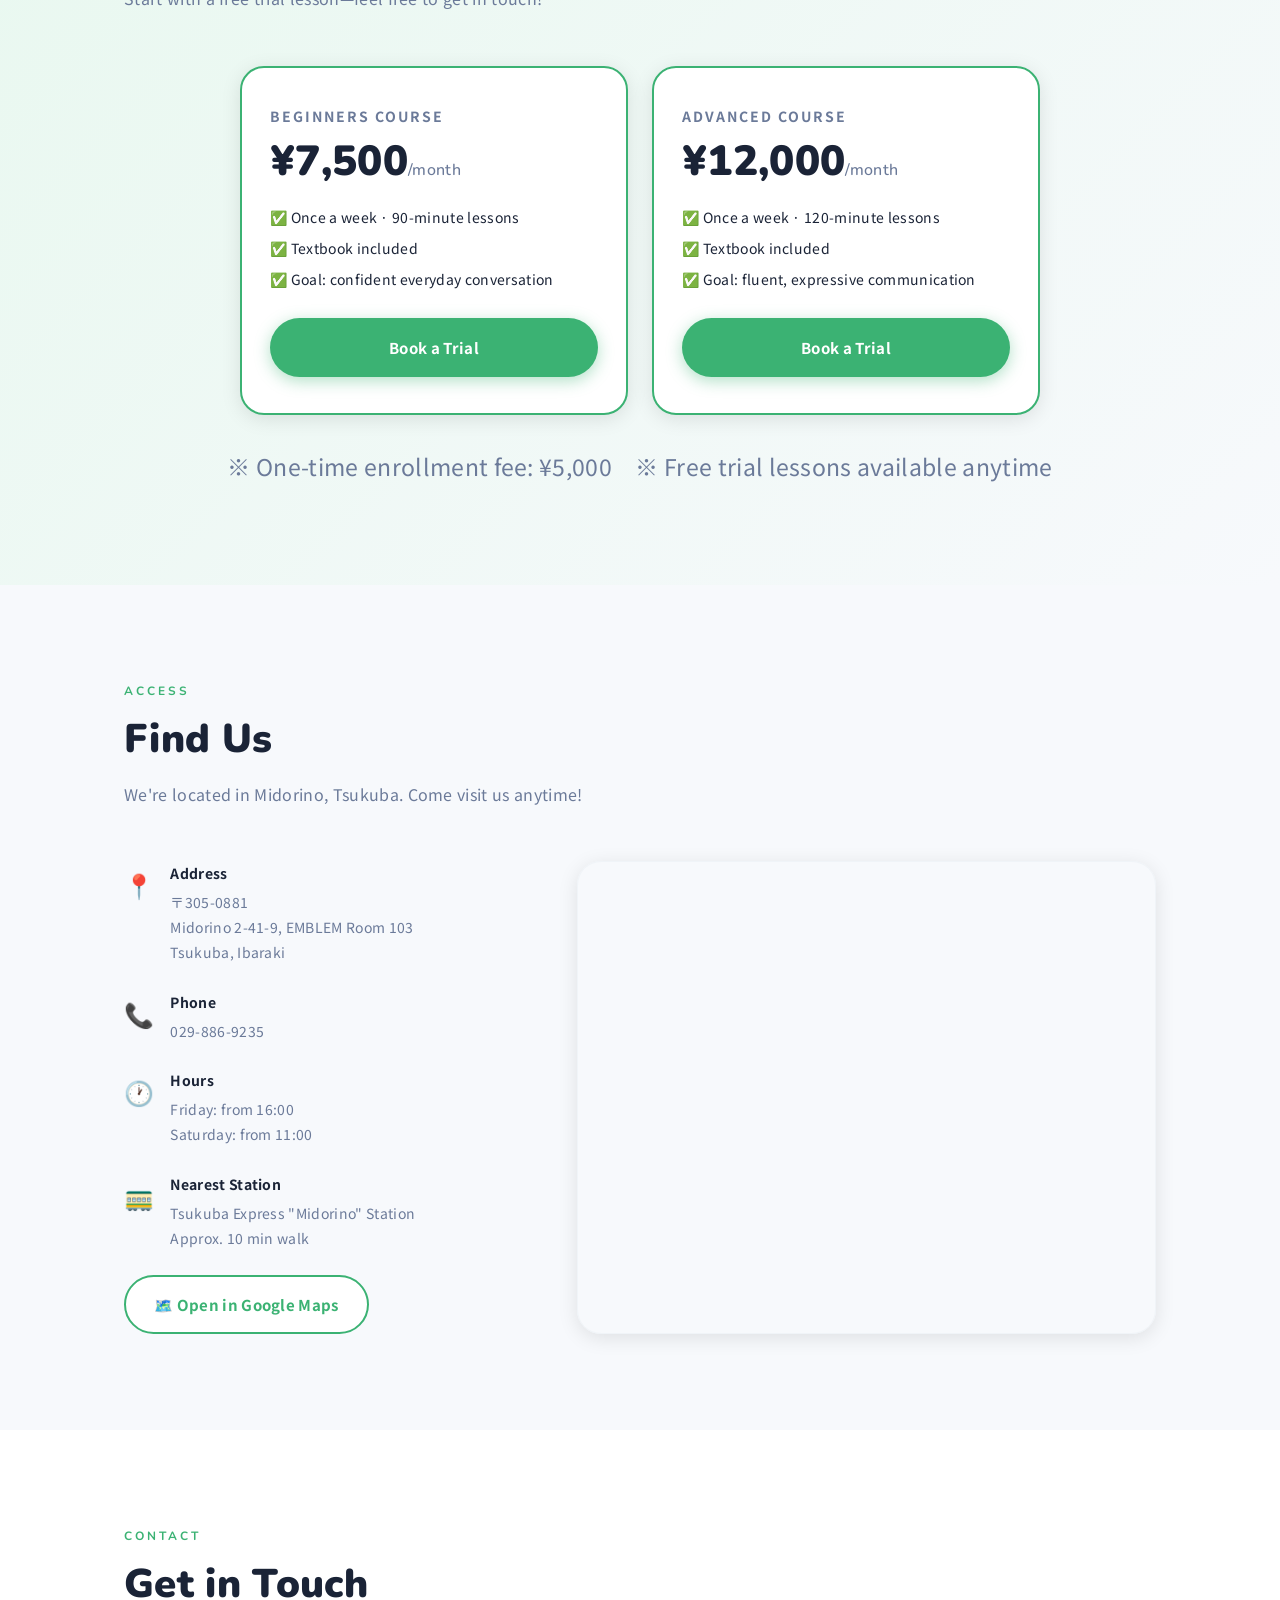
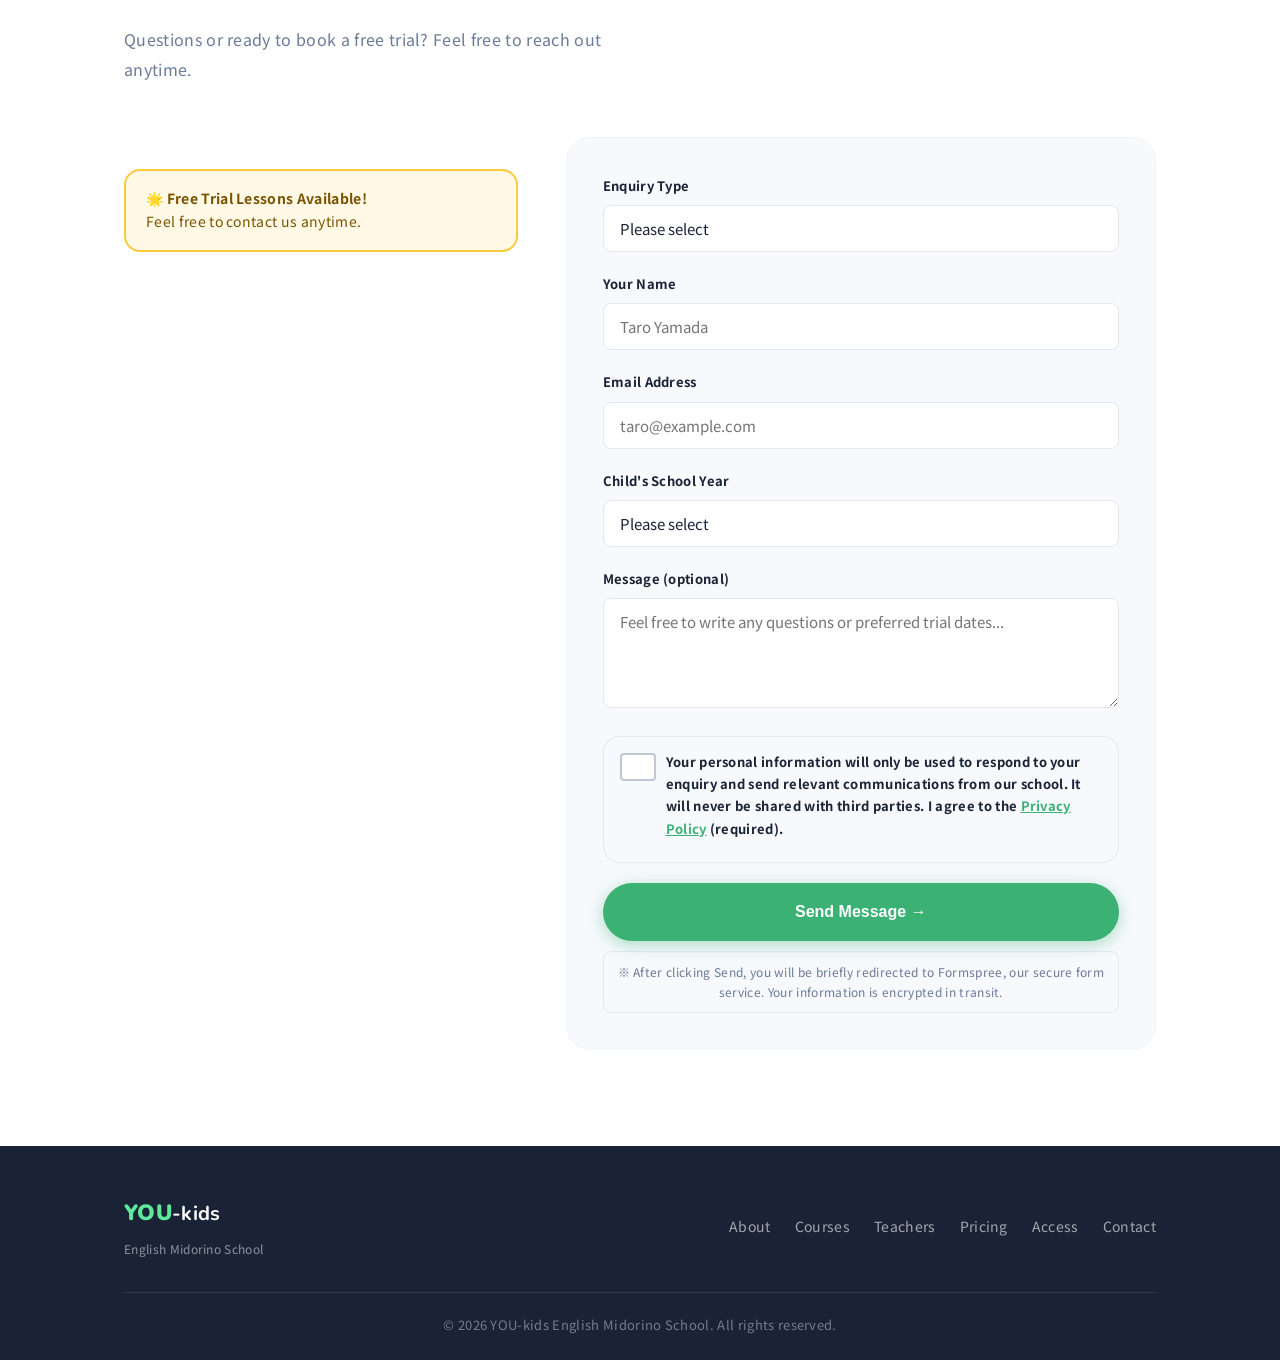
==== commit 5fedb7f0: "Update english.html" ====
--- a/english.html
+++ b/english.html
@@ -3,20 +3,50 @@
 <head>
   <meta charset="UTF-8">
   <meta name="viewport" content="width=device-width, initial-scale=1.0">
-  <title>YOU-kids English School — Midorino Campus</title>
+  <title>YOU-kids English Midorino School</title>
+  <meta name="description" content="YOU-kids English in Midorino, Tsukuba. Fun English lessons for kids using Aesop's Fables. Native-speaking teacher. Free trial lessons available!">
   <link href="https://fonts.googleapis.com/css2?family=Nunito:wght@400;600;700;900&family=Noto+Sans+JP:wght@400;500;700&display=swap" rel="stylesheet">
   <link rel="stylesheet" href="styles.css">
   <script src="./script.js" defer></script>
-</head>
+
 <!-- Google tag (gtag.js) -->
 <script async src="https://www.googletagmanager.com/gtag/js?id=G-SRCTEWWT68"></script>
 <script>
   window.dataLayer = window.dataLayer || [];
   function gtag(){dataLayer.push(arguments);}
   gtag('js', new Date());
-
   gtag('config', 'G-SRCTEWWT68');
 </script>
+  <script type="application/ld+json">
+  {
+    "@context": "https://schema.org",
+    "@type": "EducationalOrganization",
+    "name": "YOU-kids English Midorino School",
+    "image": "https://you-kids-english.github.io/YOU-kids-English/index.html/favicon.png",
+    "telephone": "029-886-9235",
+    "url": "https://you-kids-english.github.io/YOU-kids-English/",
+    "address": {
+      "@type": "PostalAddress",
+      "postalCode": "305-0881",
+      "addressRegion": "Ibaraki",
+      "addressLocality": "Tsukuba",
+      "streetAddress": "Midorino 2-41-9, EMBLEM Room 103"
+    },
+    "openingHoursSpecification": [
+      {
+        "@type": "OpeningHoursSpecification",
+        "dayOfWeek": "Friday",
+        "opens": "16:00"
+      },
+      {
+        "@type": "OpeningHoursSpecification",
+        "dayOfWeek": "Saturday",
+        "opens": "11:00"
+      }
+    ]
+  }
+  </script>
+</head>
 <body>
 
   <!-- Header -->
@@ -24,18 +54,19 @@
     <div class="header-inner">
       <div class="logo">
         <span class="logo-you">YOU</span><span class="logo-kids">-kids</span>
-        <span class="logo-sub">English — Midorino Campus</span>
+        <span class="logo-sub">English Midorino School</span>
       </div>
       <button class="nav-toggle" id="navToggle" aria-label="Menu">
         <span></span><span></span><span></span>
       </button>
       <nav class="nav" id="nav">
         <ul class="menu-group">
-          <li class="menu-item"><a href="#about">About Us</a></li>
+          <li class="menu-item"><a href="#about">About</a></li>
           <li class="menu-item"><a href="#stories">Courses</a></li>
           <li class="menu-item"><a href="#calendar">Schedule</a></li>
           <li class="menu-item"><a href="#teachers">Teachers</a></li>
           <li class="menu-item"><a href="#pricing">Pricing</a></li>
+          <li class="menu-item"><a href="#access">Access</a></li>
           <li class="menu-item"><a href="#contact">Contact</a></li>
         </ul>
       </nav>
@@ -55,14 +86,14 @@
     <div class="hero-content">
       <div class="hero-badge">🌟 Free Trial Lessons Now Available!</div>
       <h1 class="hero-title">
-        Learn English through<br><em>Aesop's Fables</em>.<br><em>Wisdom &amp; language</em> for life.
+        Learn English through<br><em>Aesop's Fables.</em><br>Skills that last <em>a lifetime.</em>
       </h1>
       <p class="hero-desc">
-        Learning language is a chance to nurture the heart and enrich your life.<br>
-        Join our native English teacher in Tsukuba's Midorino neighborhood.
+        Learning a language is a chance to nurture the heart and soul—and enrich your child's life.<br>
+        Join our native-speaking teacher for real, everyday English in Midorino, Tsukuba.
       </p>
       <div class="hero-cta">
-        <a href="#contact" class="btn btn-primary">Apply for a Free Trial</a>
+        <a href="#contact" class="btn btn-primary">Book a Free Trial</a>
         <a href="#about" class="btn btn-outline">Learn More</a>
       </div>
     </div>
@@ -81,22 +112,22 @@
         <div class="feature-item">
           <span class="feature-icon">🌍</span>
           <div>
-            <strong>Native Teacher</strong>
-            <p>Real, everyday English conversation</p>
+            <strong>Native-Speaking Teacher</strong>
+            <p>Real, everyday English from day one</p>
           </div>
         </div>
         <div class="feature-item">
           <span class="feature-icon">📖</span>
           <div>
             <strong>Aesop's Fables Curriculum</strong>
-            <p>English and wisdom learned together</p>
+            <p>English and life wisdom together</p>
           </div>
         </div>
         <div class="feature-item">
           <span class="feature-icon">🎤</span>
           <div>
-            <strong>Speech &amp; Expression</strong>
-            <p>Confidence to share your own ideas</p>
+            <strong>Speech &amp; Communication Skills</strong>
+            <p>Confidence to express your own ideas</p>
           </div>
         </div>
       </div>
@@ -109,26 +140,26 @@
     <section id="about" class="section section-about">
       <div class="container">
         <div class="section-label">About Us</div>
-        <h2 class="section-title">"Words to treasure"<br>— wisdom for the heart</h2>
+        <h2 class="section-title">Words you nurture<br>become wisdom for life</h2>
         <p class="section-subtitle">
-          Aesop's Fables nurture your child's language and character!<br>
-          Using beloved classics as our textbook, we build balanced skills from daily conversation to confident speech.
+          Aesop's Fables build your child's language skills and character!<br>
+          Through these beloved classics, children grow from basic conversation all the way to confident, expressive speech.
         </p>
         <div class="about-cards">
           <div class="about-card">
             <div class="about-card-icon">📖</div>
             <h3>Learning through Aesop's Fables</h3>
-            <p>Using world-famous stories as our teaching material, we develop English skills and life wisdom together — making lessons fun and sustainable.</p>
+            <p>Timeless stories loved around the world become the perfect platform to grow both English ability and life values—keeping kids engaged and eager to learn.</p>
           </div>
           <div class="about-card">
             <div class="about-card-icon">💬</div>
-            <h3>Real Everyday Conversation</h3>
-            <p>In an environment with a native teacher, students develop practical English — from daily conversation to expressing their own opinions.</p>
+            <h3>Real, Everyday English</h3>
+            <p>Immersed in authentic English with a native-speaking teacher, students develop conversational fluency and the ability to express their own opinions with confidence.</p>
           </div>
           <div class="about-card">
             <div class="about-card-icon">🌱</div>
-            <h3>Growing Heart &amp; Character</h3>
-            <p>Learning language is a chance to grow the heart and soul. Through English, we also cultivate empathy, honesty, and resilience.</p>
+            <h3>Heart &amp; Character Building</h3>
+            <p>Language learning is a chance to nurture the whole child. Through English, students also develop compassion, integrity, and resilience.</p>
           </div>
         </div>
       </div>
@@ -138,8 +169,8 @@
     <section id="stories" class="section section-stories">
       <div class="container">
         <div class="section-label">Courses</div>
-        <h2 class="section-title">Our Courses</h2>
-        <p class="section-subtitle">Two courses designed to match your child's level.</p>
+        <h2 class="section-title">What We Teach</h2>
+        <p class="section-subtitle">We offer two courses tailored to your child's level.</p>
         <div class="courses-grid">
 
           <div class="course-card">
@@ -147,21 +178,21 @@
               <div class="course-icon">🌱</div>
               <div>
                 <div class="course-tag">Beginners Course</div>
-                <div class="course-price-small">¥7,500 / month　· Once a week · 90 min</div>
+                <div class="course-price-small">¥7,500 / month　Once a week · 90 min</div>
               </div>
             </div>
             <div class="course-body">
-              <p class="course-target">🎯 For: Complete beginners or those revisiting the basics</p>
+              <p class="course-target">🎯 For: First-time learners or those revisiting the basics</p>
               <h4>What you'll learn</h4>
               <ul class="course-list">
-                <li>Start gently from the alphabet and phonics</li>
-                <li>Simple words and phrases through Aesop's Fables</li>
-                <li>Basic everyday conversation with a native teacher</li>
-                <li>Fun, activity-based lessons using pictures and movement</li>
-                <li>Balanced practice in reading, listening, and speaking</li>
+                <li>Start gently with the alphabet and phonics</li>
+                <li>Build vocabulary and key phrases through Aesop's Fables</li>
+                <li>Practice basic daily conversation with our native teacher</li>
+                <li>Fun activities using pictures and movement</li>
+                <li>Balanced practice of listening, speaking, and reading</li>
               </ul>
               <div class="course-goal">
-                <span>🏁 Goal</span>Confident everyday conversation
+                <span>🏁 Goal</span>Hold everyday conversations with confidence
               </div>
             </div>
           </div>
@@ -171,27 +202,27 @@
               <div class="course-icon">🚀</div>
               <div>
                 <div class="course-tag">Advanced Course</div>
-                <div class="course-price-small">¥12,000 / month　· Once a week · 120 min</div>
+                <div class="course-price-small">¥12,000 / month　Once a week · 120 min</div>
               </div>
             </div>
             <div class="course-body">
-              <p class="course-target">🎯 For: Students with basic conversational skills ready to go further</p>
+              <p class="course-target">🎯 For: Students with basic English who want to level up</p>
               <h4>What you'll learn</h4>
               <ul class="course-list">
-                <li>In-depth reading and discussion of Aesop's Fables</li>
-                <li>Speech practice — expressing opinions in English</li>
-                <li>Free conversation and debate with a native teacher</li>
-                <li>Introduction to basic English writing (composition)</li>
-                <li>Support for school English exams</li>
+                <li>In-depth reading &amp; discussion using Aesop's Fables</li>
+                <li>Speech practice to express opinions in English</li>
+                <li>Free-talk &amp; discussion with our native teacher</li>
+                <li>Introduction to English essay writing</li>
+                <li>Support for EIKEN and school exams</li>
               </ul>
               <div class="course-goal">
-                <span>🏁 Goal</span>Fluent expression of your own ideas
-              </div>
-            </div>
-          </div>
-
-        </div>
-        <p class="courses-note">※ Enrollment fee: ¥5,000 (first time only) · Free trial lessons available anytime</p>
+                <span>🏁 Goal</span>Speak fluently and share ideas with ease
+              </div>
+            </div>
+          </div>
+
+        </div>
+        <p class="courses-note">※ Both courses have a one-time enrollment fee of ¥5,000. Free trial lessons available anytime.</p>
       </div>
     </section>
 
@@ -200,7 +231,7 @@
       <div class="container">
         <div class="section-label">Schedule</div>
         <h2 class="section-title">Lesson Schedule</h2>
-        <p class="section-subtitle">Check upcoming lessons and events below.</p>
+        <p class="section-subtitle">Check our upcoming lesson dates below.</p>
         <div class="calendar-wrapper">
           <iframe
             src="https://calendar.google.com/calendar/embed?src=you.kids.english%40gmail.com&ctz=Asia%2FTokyo&hl=en&showTitle=0&showNav=1&showDate=1&showPrint=0&showTabs=1&showCalendars=0&mode=MONTH"
@@ -219,14 +250,14 @@
     <section id="teachers" class="section section-teachers">
       <div class="container">
         <div class="section-label">Our Teachers</div>
-        <h2 class="section-title">Meet Our Teacher</h2>
-        <p class="section-subtitle">Our experienced native teacher is here to fully support your child's growth.</p>
+        <h2 class="section-title">Meet Your Teacher</h2>
+        <p class="section-subtitle">Our experienced native-speaking teacher is fully dedicated to supporting every child's learning journey.</p>
         <div class="teachers-grid">
           <div class="teacher-card">
             <div class="teacher-avatar" style="background: #ffe0b2;">🧑‍🏫</div>
             <h3>Tasfia Nuzhat Anny</h3>
             <div class="teacher-tag">Native English Teacher</div>
-            <p>Originally from Bangladesh. Specializes in making lessons fun and engaging. Guides students to grow in both English and character through Aesop's Fables.</p>
+            <p>Originally from Bangladesh. She specializes in making lessons fun and engaging. Through Aesop's Fables, she helps children grow both their English skills and their character.</p>
           </div>
         </div>
       </div>
@@ -236,31 +267,90 @@
     <section id="pricing" class="section section-pricing">
       <div class="container">
         <div class="section-label">Pricing</div>
-        <h2 class="section-title">Tuition Fees</h2>
-        <p class="section-subtitle">Start with a free trial lesson — no pressure, no commitment!</p>
+        <h2 class="section-title">Lesson Fees</h2>
+        <p class="section-subtitle">Start with a free trial lesson—feel free to get in touch!</p>
         <div class="pricing-single">
           <div class="pricing-card">
             <div class="pricing-plan">Beginners Course</div>
-            <div class="pricing-price">¥7,500<span>/mo</span></div>
+            <div class="pricing-price">¥7,500<span>/month</span></div>
             <ul class="pricing-list">
-              <li>✅ Once a week · 90-min lesson</li>
+              <li>✅ Once a week · 90-minute lessons</li>
               <li>✅ Textbook included</li>
               <li>✅ Goal: confident everyday conversation</li>
             </ul>
-            <a href="#contact" class="btn btn-primary btn-full">Apply for Trial</a>
+            <a href="#contact" class="btn btn-primary btn-full">Book a Trial</a>
           </div>
           <div class="pricing-card">
             <div class="pricing-plan">Advanced Course</div>
-            <div class="pricing-price">¥12,000<span>/mo</span></div>
+            <div class="pricing-price">¥12,000<span>/month</span></div>
             <ul class="pricing-list">
-              <li>✅ Once a week · 120-min lesson</li>
+              <li>✅ Once a week · 120-minute lessons</li>
               <li>✅ Textbook included</li>
-              <li>✅ Goal: fluent self-expression</li>
+              <li>✅ Goal: fluent, expressive communication</li>
             </ul>
-            <a href="#contact" class="btn btn-primary btn-full">Apply for Trial</a>
-          </div>
-        </div>
-        <p class="pricing-note">※ Enrollment fee: ¥5,000 (first time only)　※ Free trial lessons available anytime</p>
+            <a href="#contact" class="btn btn-primary btn-full">Book a Trial</a>
+          </div>
+        </div>
+        <p class="pricing-note">※ One-time enrollment fee: ¥5,000　※ Free trial lessons available anytime</p>
+      </div>
+    </section>
+
+    <!-- Access -->
+    <section id="access" class="section section-access">
+      <div class="container">
+        <div class="section-label">Access</div>
+        <h2 class="section-title">Find Us</h2>
+        <p class="section-subtitle">We're located in Midorino, Tsukuba. Come visit us anytime!</p>
+        <div class="access-wrapper">
+          <div class="access-info">
+            <div class="access-info-item">
+              <span class="contact-icon">📍</span>
+              <div>
+                <strong>Address</strong>
+                <p>〒305-0881<br>Midorino 2-41-9, EMBLEM Room 103<br>Tsukuba, Ibaraki</p>
+              </div>
+            </div>
+            <div class="access-info-item">
+              <span class="contact-icon">📞</span>
+              <div>
+                <strong>Phone</strong>
+                <p><a href="tel:0298869235" class="tel-link">029-886-9235</a></p>
+              </div>
+            </div>
+            <div class="access-info-item">
+              <span class="contact-icon">🕐</span>
+              <div>
+                <strong>Hours</strong>
+                <p>Friday: from 16:00<br>Saturday: from 11:00</p>
+              </div>
+            </div>
+            <div class="access-info-item">
+              <span class="contact-icon">🚃</span>
+              <div>
+                <strong>Nearest Station</strong>
+                <p>Tsukuba Express "Midorino" Station<br>Approx. 10 min walk</p>
+              </div>
+            </div>
+            <a
+              href="https://maps.google.com/?q=つくば市みどりの2丁目41-9+EMBLEM+103号室"
+              target="_blank"
+              rel="noopener noreferrer"
+              class="btn btn-outline access-map-btn"
+            >🗺️ Open in Google Maps</a>
+          </div>
+          <div class="access-map">
+            <iframe
+              src="https://www.google.com/maps/embed?pb=!1m18!1m12!1m3!1d3228.8!2d140.0813!3d35.9847!2m3!1f0!2f0!3f0!3m2!1i1024!2i768!4f13.1!3m3!1m2!1s0x60220b2e2e2e2e2f%3A0x0!2z44CSMzA1LTA4ODEg6Iyo5Z-O55yM44Gk44GP44Gw5biC44G_44Gp44KK44Gu77yS5LiB55uu77yU77yR4oiS77yZ!5e0!3m2!1sen!2sjp!4v1700000000000"
+              width="100%"
+              height="100%"
+              style="border:0;"
+              allowfullscreen=""
+              loading="lazy"
+              referrerpolicy="no-referrer-when-downgrade"
+              title="School Location Map"
+            ></iframe>
+          </div>
+        </div>
       </div>
     </section>
 
@@ -269,79 +359,58 @@
       <div class="container">
         <div class="section-label">Contact</div>
         <h2 class="section-title">Get in Touch</h2>
-        <p class="section-subtitle">Questions or ready to book a free trial? We'd love to hear from you.</p>
+        <p class="section-subtitle">Questions or ready to book a free trial? Feel free to reach out anytime.</p>
         <div class="contact-wrapper">
-          <div class="contact-info">
-            <div class="contact-info-item">
-              <span class="contact-icon">📍</span>
-              <div>
-                <strong>Address</strong>
-                <p>〒305-0881<br>2-chome-41-9 Midorino, Tsukuba<br>EMBLEM Room 103</p>
-              </div>
-            </div>
-            <div class="contact-info-item">
-              <span class="contact-icon">📞</span>
-              <div>
-                <strong>Phone</strong>
-                <p>029-886-9235</p>
-              </div>
-            </div>
-            <div class="contact-info-item">
-              <span class="contact-icon">🕐</span>
-              <div>
-                <strong>Hours</strong>
-                <p>Friday: from 16:00<br>Saturday: from 11:00</p>
-              </div>
-            </div>
+          <div class="contact-special-side">
             <div class="contact-special">
-              🌟 <strong>Free trial lessons available!</strong><br>Feel free to reach out anytime.
+              🌟 <strong>Free Trial Lessons Available!</strong><br>Feel free to contact us anytime.
             </div>
           </div>
           <form class="contact-form" action="https://formspree.io/f/maqkqgan" method="POST">
             <div class="form-group">
-              <label>Inquiry Type</label>
-              <select name="Inquiry Type">
+              <label>Enquiry Type</label>
+              <select name="お問い合わせ内容">
                 <option value="">Please select</option>
-                <option>Book a Free Trial</option>
-                <option>About Lesson Content</option>
-                <option>About Pricing</option>
+                <option>Book a free trial</option>
+                <option>About lesson content</option>
+                <option>About fees</option>
                 <option>Other</option>
               </select>
             </div>
             <div class="form-group">
               <label>Your Name</label>
-              <input type="text" name="Name" placeholder="Jane Smith" required>
+              <input type="text" name="お名前" placeholder="Taro Yamada" required>
             </div>
             <div class="form-group">
               <label>Email Address</label>
-              <input type="email" name="email" placeholder="jane@example.com" required>
+              <input type="email" name="email" placeholder="taro@example.com" required>
             </div>
             <div class="form-group">
-              <label>Child's Grade / Age Group</label>
-              <select name="Grade">
+              <label>Child's School Year</label>
+              <select name="お子様の学年">
                 <option value="">Please select</option>
-                <option>Kindergarten / Preschool</option>
-                <option>Elementary (Grades 1–3)</option>
-                <option>Elementary (Grades 4–6)</option>
+                <option>Kindergarten / Nursery</option>
+                <option>Elementary School (Grades 1–3)</option>
+                <option>Elementary School (Grades 4–6)</option>
                 <option>Junior High School</option>
                 <option>High School / Adult</option>
               </select>
             </div>
             <div class="form-group">
               <label>Message (optional)</label>
-              <textarea name="Message" placeholder="Any questions or preferred trial dates..." rows="4"></textarea>
+              <textarea name="メッセージ" placeholder="Feel free to write any questions or preferred trial dates..." rows="4"></textarea>
             </div>
             <div class="form-group form-group-privacy">
               <div class="privacy-check-row">
-                <input type="checkbox" id="privacyCheck" name="Privacy Agreement" value="Agreed" required>
+                <input type="checkbox" id="privacyCheck" name="個人情報への同意" value="同意する" required>
                 <label for="privacyCheck" class="privacy-label">
-                  Your personal information will be used solely to respond to your inquiry and for communication from our school. It will not be shared with third parties.
-                  I agree to the <a href="#" class="privacy-link" id="privacyLink">Privacy Policy</a>. (Required)
+                  Your personal information will only be used to respond to your enquiry and send relevant communications from our school. It will never be shared with third parties.
+                  I agree to the <a href="#" class="privacy-link" id="privacyLink">Privacy Policy</a> (required).
                 </label>
               </div>
             </div>
             <button type="submit" class="btn btn-primary btn-full btn-large">Send Message →</button>
-            <p class="form-redirect-note">※ After submitting, you will be briefly redirected to "Formspree," a secure third-party form service. Your information is encrypted during transmission.</p>
+            <p class="form-redirect-note">※ After clicking Send, you will be briefly redirected to Formspree, our secure form service. Your information is encrypted in transit.</p>
           </form>
         </div>
       </div>
@@ -359,22 +428,22 @@
       <div class="modal-body">
         <div class="privacy-item">
           <h3>Information We Collect</h3>
-          <p>Your name, email address, your child's grade, and the nature of your inquiry.</p>
+          <p>Name, email address, child's school year, and the content of your enquiry.</p>
         </div>
         <div class="privacy-item">
-          <h3>Purpose of Use</h3>
-          <p>Information is used solely to respond to inquiries, provide trial lesson details, and communicate about our school.</p>
+          <h3>How We Use It</h3>
+          <p>We use your information solely to respond to your enquiry, provide trial lesson details, and send relevant communications from our school.</p>
         </div>
         <div class="privacy-item">
           <h3>Third-Party Sharing</h3>
-          <p>We will not share your personal information with any third party without your consent, except as required by law.</p>
+          <p>We will never share your personal information with third parties except where required by law.</p>
         </div>
         <div class="privacy-item">
-          <h3>Data Management</h3>
-          <p>We handle all personal information with care and take appropriate measures to prevent unauthorized access, loss, or leakage.</p>
+          <h3>Data Security</h3>
+          <p>We store your information securely and take measures to prevent unauthorized access, loss, or leakage.</p>
         </div>
         <div class="privacy-item">
-          <h3>Contact</h3>
+          <h3>Contact Us</h3>
           <p>To request access to, correction of, or deletion of your personal information, please contact us by phone (029-886-9235) or email.</p>
         </div>
       </div>
@@ -390,18 +459,19 @@
       <div class="footer-inner">
         <div class="footer-logo">
           <span class="logo-you">YOU</span><span class="logo-kids">-kids</span>
-          <span class="footer-tagline">English — Midorino Campus</span>
+          <span class="footer-tagline">English Midorino School</span>
         </div>
         <nav class="footer-nav">
-          <a href="#about">About Us</a>
+          <a href="#about">About</a>
           <a href="#stories">Courses</a>
           <a href="#teachers">Teachers</a>
           <a href="#pricing">Pricing</a>
+          <a href="#access">Access</a>
           <a href="#contact">Contact</a>
         </nav>
       </div>
       <div class="footer-bottom">
-        <p>© 2025 YOU-kids English — Midorino Campus. All rights reserved.</p>
+        <p>© 2026 YOU-kids English Midorino School. All rights reserved.</p>
       </div>
     </div>
   </footer>
--- a/styles.css
+++ b/styles.css
@@ -62,7 +62,7 @@
 .header-inner {
   max-width: 1080px;
   margin: 0 auto;
-  padding: 0 24px;
+  padding: 0 12px;
   height: 100%;
   display: flex;
   align-items: center;
@@ -1057,18 +1057,18 @@
   .contact-wrapper { grid-template-columns: 1fr; }
 }
 
-/* lang-switch link in header */
+/* lang-switch */
 .lang-switch {
-  font-size: 8px;
+  font-size: 13px;
   font-weight: 600;
   color: var(--text-muted);
   text-decoration: none;
-  padding: 3px 12px;
+  padding: 6px 12px;
   border-radius: var(--radius-sm);
   border: 1.5px solid #e2e8f0;
   white-space: nowrap;
+  flex-shrink: 0;
   transition: color 0.2s, border-color 0.2s, background 0.2s;
-  flex-shrink: 0;
 }
 .lang-switch:hover {
   color: var(--green);
@@ -1076,23 +1076,26 @@
   background: var(--green-light);
 }
 
+/* tel リンク */
+.tel-link {
+  color: var(--text-muted);
+  text-decoration: none;
+}
+.tel-link:hover {
+  color: var(--green);
+  text-decoration: underline;
+}
+
 @media (max-width: 768px) {
   .logo-sub { display: none; }
 }
 
 @media (max-width: 640px) {
-  .header-inner {
-    padding: 0 16px;
-    gap: 12px;
-  }
+  .header-inner { padding: 0 16px; gap: 12px; }
   .logo-sub { display: none; }
   .logo-you { font-size: 18px; }
   .logo-kids { font-size: 16px; }
-
-  .lang-switch {
-    font-size: 12px;
-    padding: 5px 8px;
-  }
+  .lang-switch { font-size: 12px; padding: 5px 8px; }
 
   .nav-toggle { display: flex; }
   .nav {
@@ -1112,4 +1115,97 @@
   .illus-circle { width: 160px; height: 160px; }
   .illus-alpha { font-size: 24px; }
   .contact-form { padding: 24px; }
-}+}
+
+/* ===========================
+   ACCESS
+=========================== */
+.section-access { background: var(--bg-soft); }
+
+.access-wrapper {
+  display: grid;
+  grid-template-columns: 1fr 1.4fr;
+  gap: 40px;
+  align-items: stretch;
+}
+
+/* PC: 情報が左、マップが右 */
+.access-info { order: 1; }
+.access-map  { order: 2; }
+
+.access-info {
+  display: flex;
+  flex-direction: column;
+}
+
+.access-info-item {
+  display: flex;
+  gap: 16px;
+  margin-bottom: 24px;
+  align-items: flex-start;
+}
+.access-info-item strong {
+  display: block;
+  font-size: 14px;
+  font-weight: 700;
+  color: var(--text);
+  margin-bottom: 4px;
+}
+.access-info-item p {
+  font-size: 14px;
+  color: var(--text-muted);
+  line-height: 1.8;
+}
+
+.access-map-btn {
+  margin-top: auto;
+  align-self: flex-start;
+}
+
+.access-map {
+  border-radius: var(--radius-lg);
+  overflow: hidden;
+  box-shadow: var(--shadow-md);
+  min-height: 400px;
+  border: 1px solid #f0f4f8;
+}
+.access-map iframe {
+  display: block;
+  width: 100%;
+  height: 100%;
+  min-height: 400px;
+}
+
+@media (max-width: 900px) {
+  .access-wrapper { grid-template-columns: 1fr; }
+  .access-info { order: 1; }
+  .access-map  { order: 2; min-height: 300px; }
+  .access-map iframe { min-height: 300px; }
+  .access-map-btn { margin-top: 8px; }
+}
+
+/* お問い合わせ左カラム */
+.contact-side {
+  display: flex;
+  flex-direction: column;
+  gap: 16px;
+}
+
+.contact-note-box {
+  background: var(--blue-light);
+  border-radius: var(--radius-md);
+  padding: 16px 20px;
+  font-size: 14px;
+  color: #1a4a7a;
+  line-height: 1.7;
+}
+.contact-note-access {
+  background: var(--green-light);
+  color: var(--green-dark);
+}
+.access-link {
+  color: var(--green-dark);
+  font-weight: 700;
+  text-decoration: underline;
+}
+.access-link:hover { color: var(--green); }
